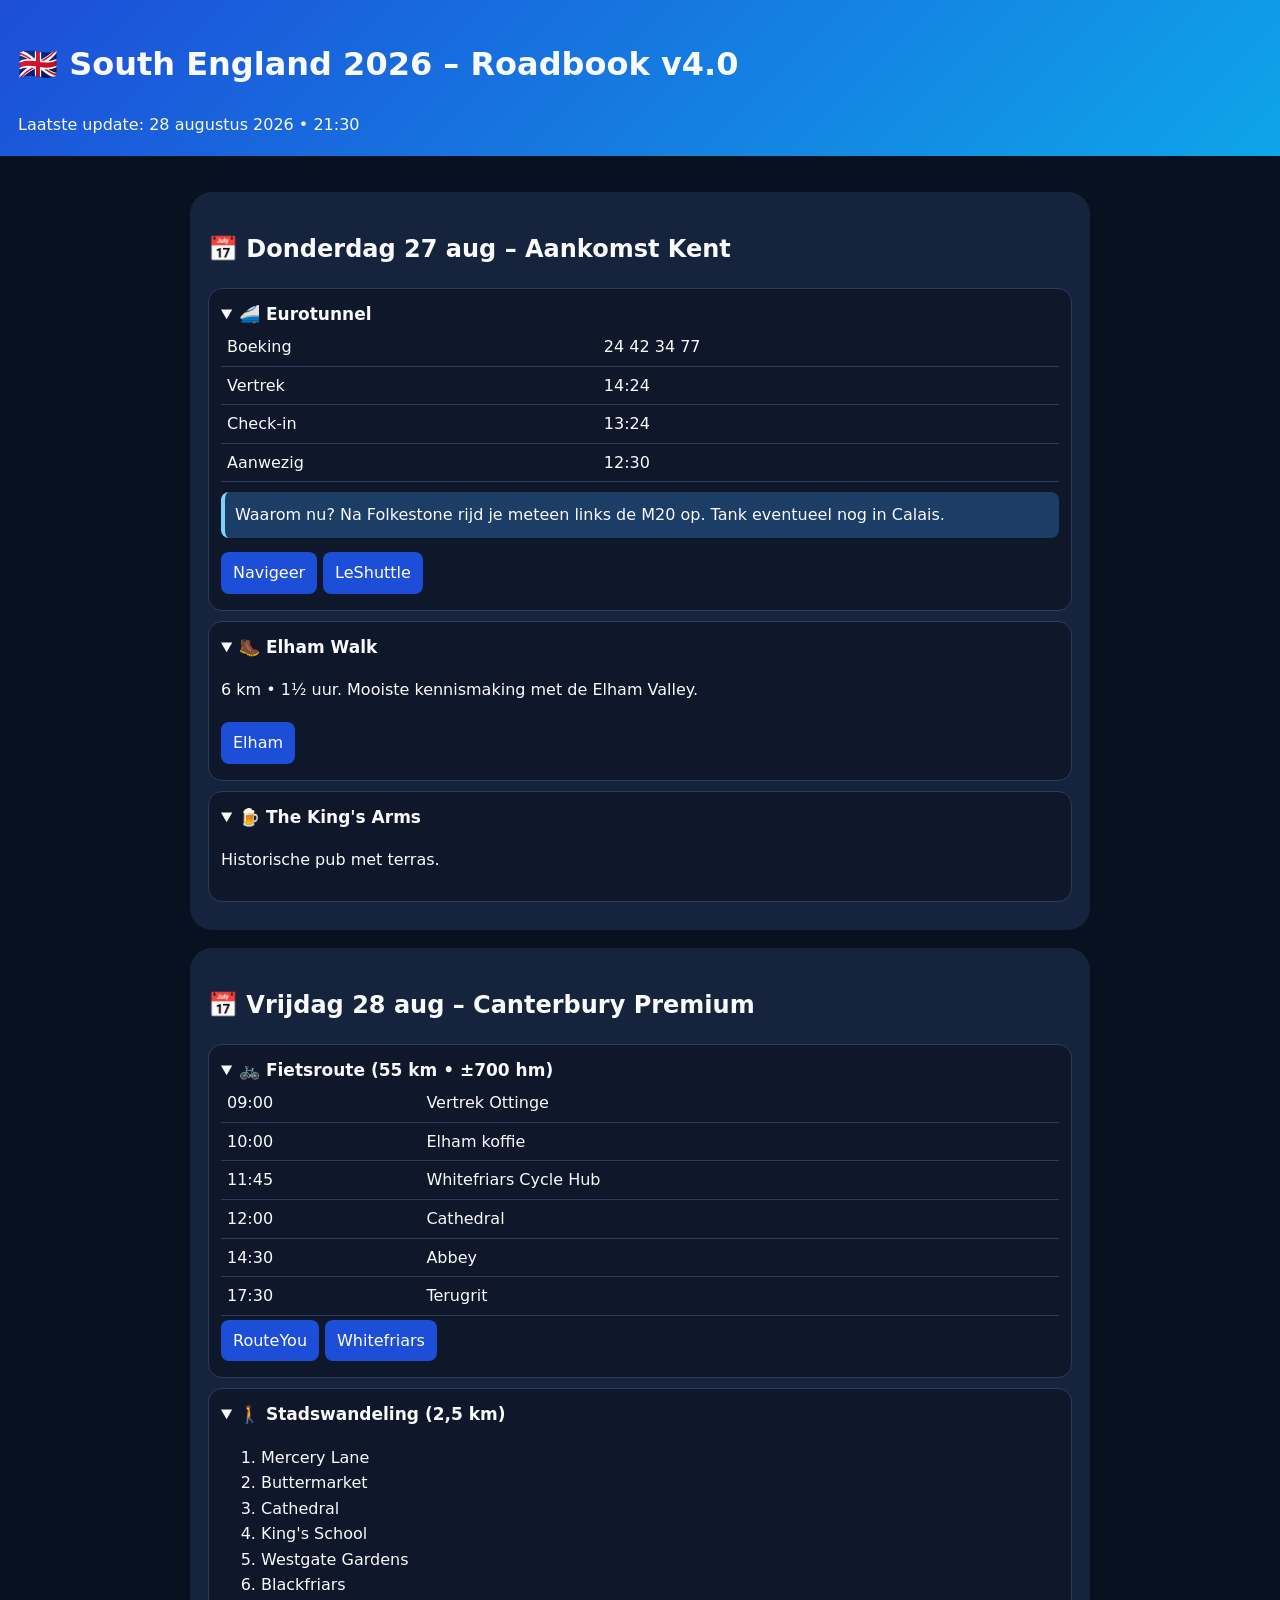
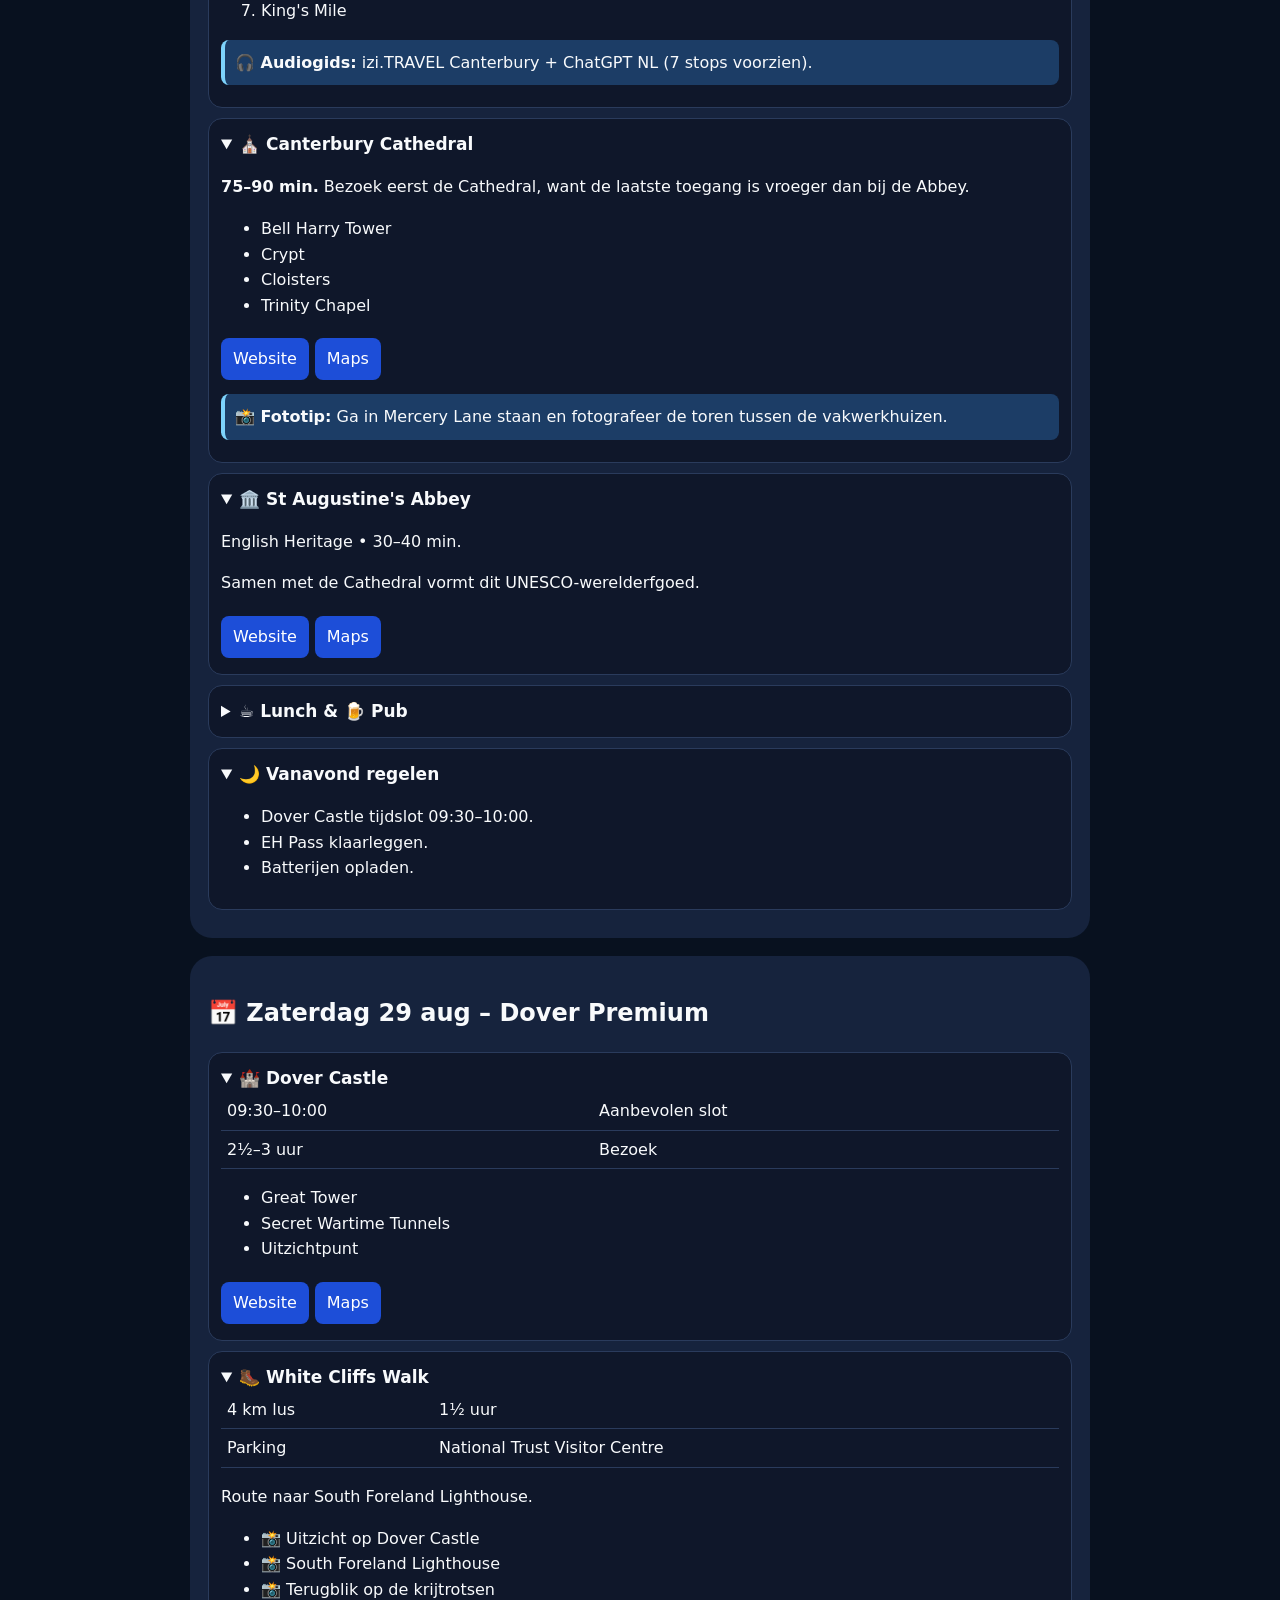
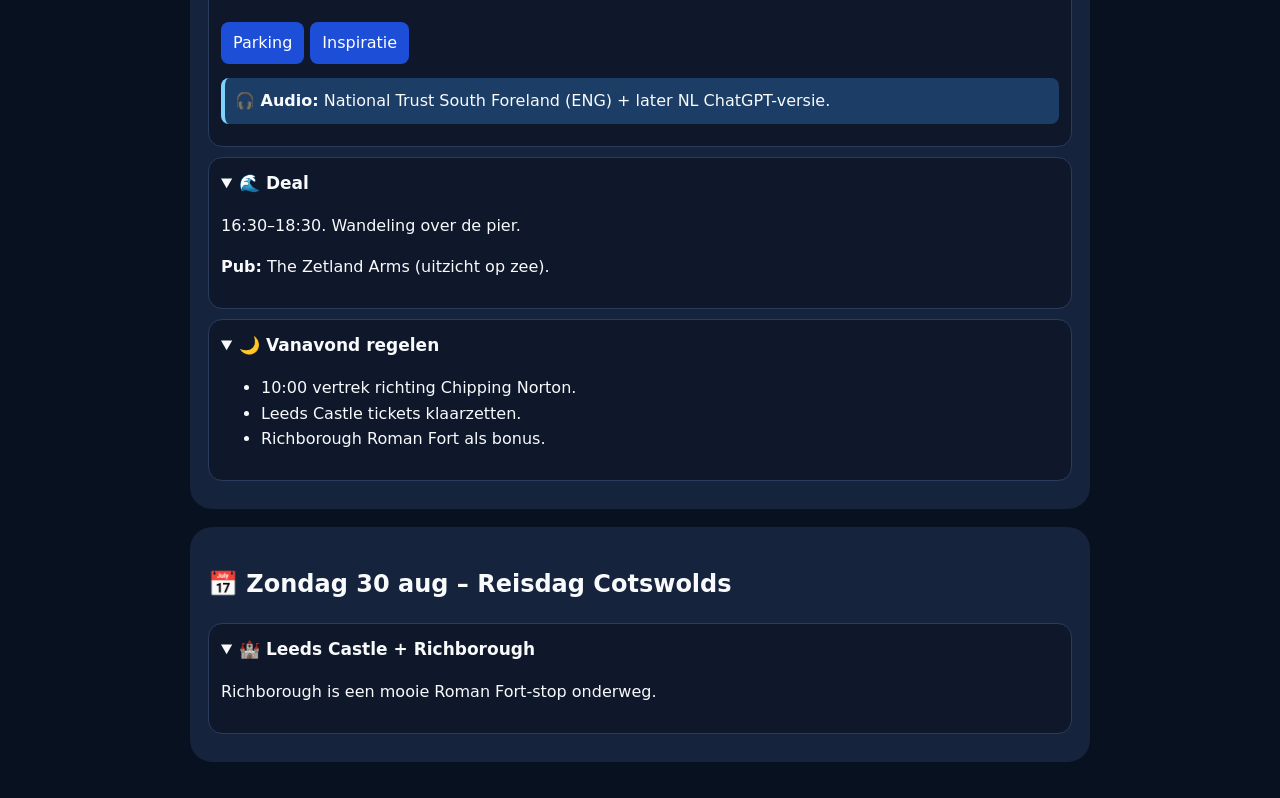
==== index.html @ 502ee594 "Add files via upload" ====
<!doctype html><html lang='nl'><head><meta charset='utf-8'><meta name='viewport' content='width=device-width,initial-scale=1'><title>South England 2026</title><link rel='stylesheet' href='assets/style.css'></head><body>
<header><h1>🇬🇧 South England 2026 – Roadbook v4.0</h1><div>Laatste update: 28 augustus 2026 • 21:30</div></header>
<main>
<section class='day'><h2>📅 Donderdag 27 aug – Aankomst Kent</h2>
<div class='item'><details open><summary>🚄 Eurotunnel</summary>
<table><tr><td>Boeking</td><td>24 42 34 77</td></tr><tr><td>Vertrek</td><td>14:24</td></tr><tr><td>Check-in</td><td>13:24</td></tr><tr><td>Aanwezig</td><td>12:30</td></tr></table>
<div class='callout'>Waarom nu? Na Folkestone rijd je meteen links de M20 op. Tank eventueel nog in Calais.</div>
<div class='links'><a href='https://maps.google.com/?q=LeShuttle+Coquelles'>Navigeer</a><a href='https://www.leshuttle.com/uk-en'>LeShuttle</a></div>
</details></div>
<div class='item'><details open><summary>🥾 Elham Walk</summary><p>6 km • 1½ uur. Mooiste kennismaking met de Elham Valley.</p><div class='links'><a href='https://maps.google.com/?q=Elham+Kent'>Elham</a></div></details></div>
<div class='item'><details open><summary>🍺 The King's Arms</summary><p>Historische pub met terras.</p></details></div></section>

<section class='day'><h2>📅 Vrijdag 28 aug – Canterbury Premium</h2>
<div class='item'><details open><summary>🚲 Fietsroute (55 km • ±700 hm)</summary>
<table><tr><td>09:00</td><td>Vertrek Ottinge</td></tr><tr><td>10:00</td><td>Elham koffie</td></tr><tr><td>11:45</td><td>Whitefriars Cycle Hub</td></tr><tr><td>12:00</td><td>Cathedral</td></tr><tr><td>14:30</td><td>Abbey</td></tr><tr><td>17:30</td><td>Terugrit</td></tr></table>
<div class='links'><a href='https://www.routeyou.com/'>RouteYou</a><a href='https://maps.google.com/?q=Whitefriars+Canterbury'>Whitefriars</a></div></details></div>

<div class='item'><details open><summary>🚶 Stadswandeling (2,5 km)</summary>
<ol><li>Mercery Lane</li><li>Buttermarket</li><li>Cathedral</li><li>King's School</li><li>Westgate Gardens</li><li>Blackfriars</li><li>King's Mile</li></ol>
<div class='callout'><b>🎧 Audiogids:</b> izi.TRAVEL Canterbury + ChatGPT NL (7 stops voorzien).</div></details></div>

<div class='item'><details open><summary>⛪ Canterbury Cathedral</summary>
<p><b>75–90 min.</b> Bezoek eerst de Cathedral, want de laatste toegang is vroeger dan bij de Abbey.</p>
<ul><li>Bell Harry Tower</li><li>Crypt</li><li>Cloisters</li><li>Trinity Chapel</li></ul>
<div class='links'><a href='https://www.canterbury-cathedral.org/'>Website</a><a href='https://maps.google.com/?q=Canterbury+Cathedral'>Maps</a></div>
<div class='callout'><b>📸 Fototip:</b> Ga in Mercery Lane staan en fotografeer de toren tussen de vakwerkhuizen.</div></details></div>

<div class='item'><details open><summary>🏛️ St Augustine's Abbey</summary>
<p>English Heritage • 30–40 min.</p><p>Samen met de Cathedral vormt dit UNESCO-werelderfgoed.</p>
<div class='links'><a href='https://www.english-heritage.org.uk/visit/places/st-augustines-abbey/'>Website</a><a href='https://maps.google.com/?q=St+Augustine%27s+Abbey+Canterbury'>Maps</a></div></details></div>

<div class='item'><details><summary>☕ Lunch & 🍺 Pub</summary><table><tr><td>Lunch</td><td>The Parrot</td></tr><tr><td>Afsluiter</td><td>The Dolphin (King's Mile)</td></tr></table></details></div>

<div class='item'><details open><summary>🌙 Vanavond regelen</summary><ul><li>Dover Castle tijdslot 09:30–10:00.</li><li>EH Pass klaarleggen.</li><li>Batterijen opladen.</li></ul></details></div>
</section>

<section class='day'><h2>📅 Zaterdag 29 aug – Dover Premium</h2>
<div class='item'><details open><summary>🏰 Dover Castle</summary>
<table><tr><td>09:30–10:00</td><td>Aanbevolen slot</td></tr><tr><td>2½–3 uur</td><td>Bezoek</td></tr></table>
<ul><li>Great Tower</li><li>Secret Wartime Tunnels</li><li>Uitzichtpunt</li></ul>
<div class='links'><a href='https://www.english-heritage.org.uk/visit/places/dover-castle/'>Website</a><a href='https://maps.google.com/?q=Dover+Castle'>Maps</a></div></details></div>

<div class='item'><details open><summary>🥾 White Cliffs Walk</summary>
<table><tr><td>4 km lus</td><td>1½ uur</td></tr><tr><td>Parking</td><td>National Trust Visitor Centre</td></tr></table>
<p>Route naar South Foreland Lighthouse.</p>
<ul><li>📸 Uitzicht op Dover Castle</li><li>📸 South Foreland Lighthouse</li><li>📸 Terugblik op de krijtrotsen</li></ul>
<div class='links'><a href='https://maps.google.com/?q=White+Cliffs+of+Dover+Visitor+Centre'>Parking</a><a href='https://kleinewereldreiziger.nl/the-white-cliffs-of-dover-met-kinderen/?srsltid=AfmBOorahwFRkn4OUAtt2en3GzSe3QxsZgtXQUNoHNXsw-k-mbfg99ui'>Inspiratie</a></div>
<div class='callout'><b>🎧 Audio:</b> National Trust South Foreland (ENG) + later NL ChatGPT-versie.</div></details></div>

<div class='item'><details open><summary>🌊 Deal</summary><p>16:30–18:30. Wandeling over de pier.</p><p><b>Pub:</b> The Zetland Arms (uitzicht op zee).</p></details></div>

<div class='item'><details open><summary>🌙 Vanavond regelen</summary><ul><li>10:00 vertrek richting Chipping Norton.</li><li>Leeds Castle tickets klaarzetten.</li><li>Richborough Roman Fort als bonus.</li></ul></details></div>
</section>

<section class='day'><h2>📅 Zondag 30 aug – Reisdag Cotswolds</h2>
<div class='item'><details open><summary>🏰 Leeds Castle + Richborough</summary><p>Richborough is een mooie Roman Fort-stop onderweg.</p></details></div></section>
</main></body></html>
---- assets/style.css ----
body{margin:0;font-family:system-ui;background:#08111f;color:#f8fafc;line-height:1.6}
header{position:sticky;top:0;background:linear-gradient(135deg,#1d4ed8,#0ea5e9);padding:18px;z-index:10}
main{max-width:900px;margin:auto;padding:18px}
.day{background:#16233d;border-radius:22px;padding:18px;margin:18px 0}
.item{background:#0f172a;border:1px solid #2a3b5c;border-radius:14px;padding:12px;margin:10px 0}
summary{cursor:pointer;font-weight:700;font-size:17px}
table{width:100%;border-collapse:collapse}td{padding:6px;border-bottom:1px solid #2a3b5c}
a{color:#8fd3ff;text-decoration:none}.links a{display:inline-block;background:#1d4ed8;padding:8px 12px;border-radius:8px;margin:4px 6px 4px 0;color:white}
.callout{background:#1c3d66;border-left:4px solid #7dd3fc;padding:10px;border-radius:8px;margin:10px 0}
img.hero{width:100%;border-radius:14px}
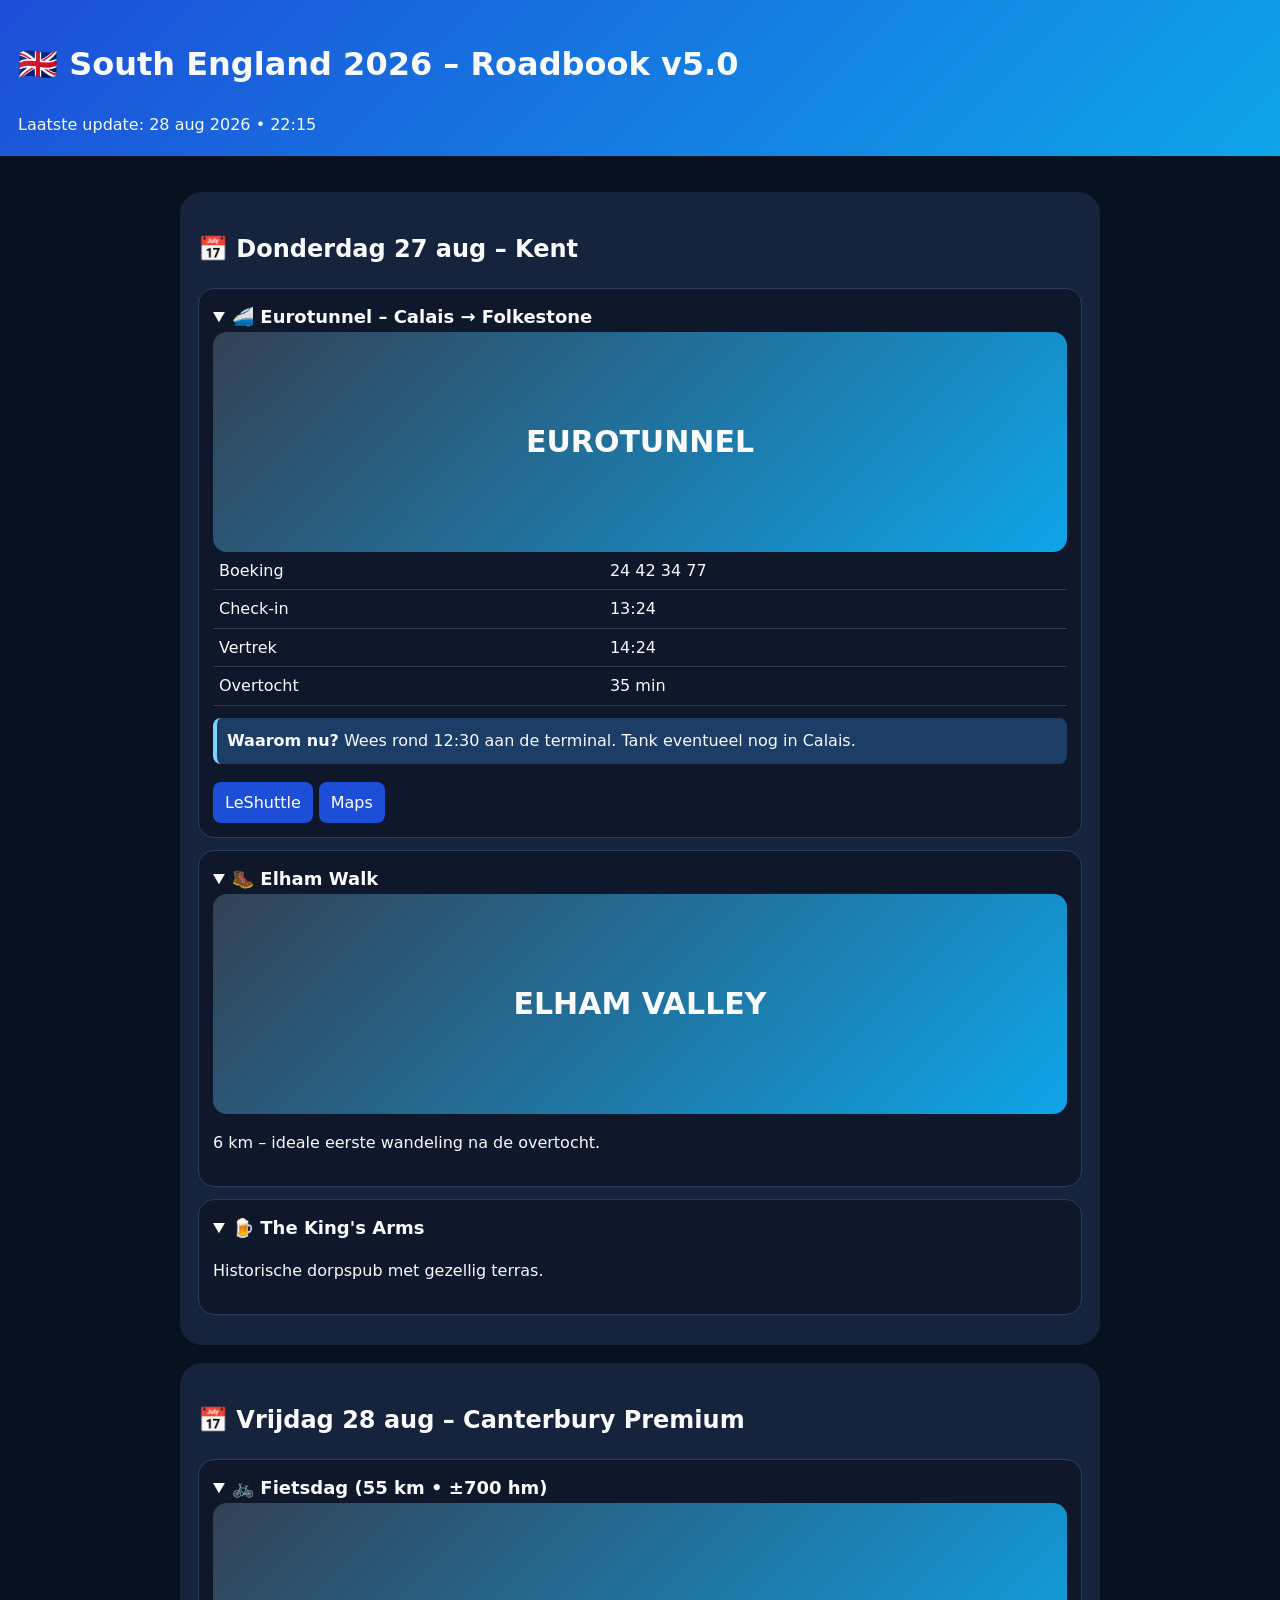
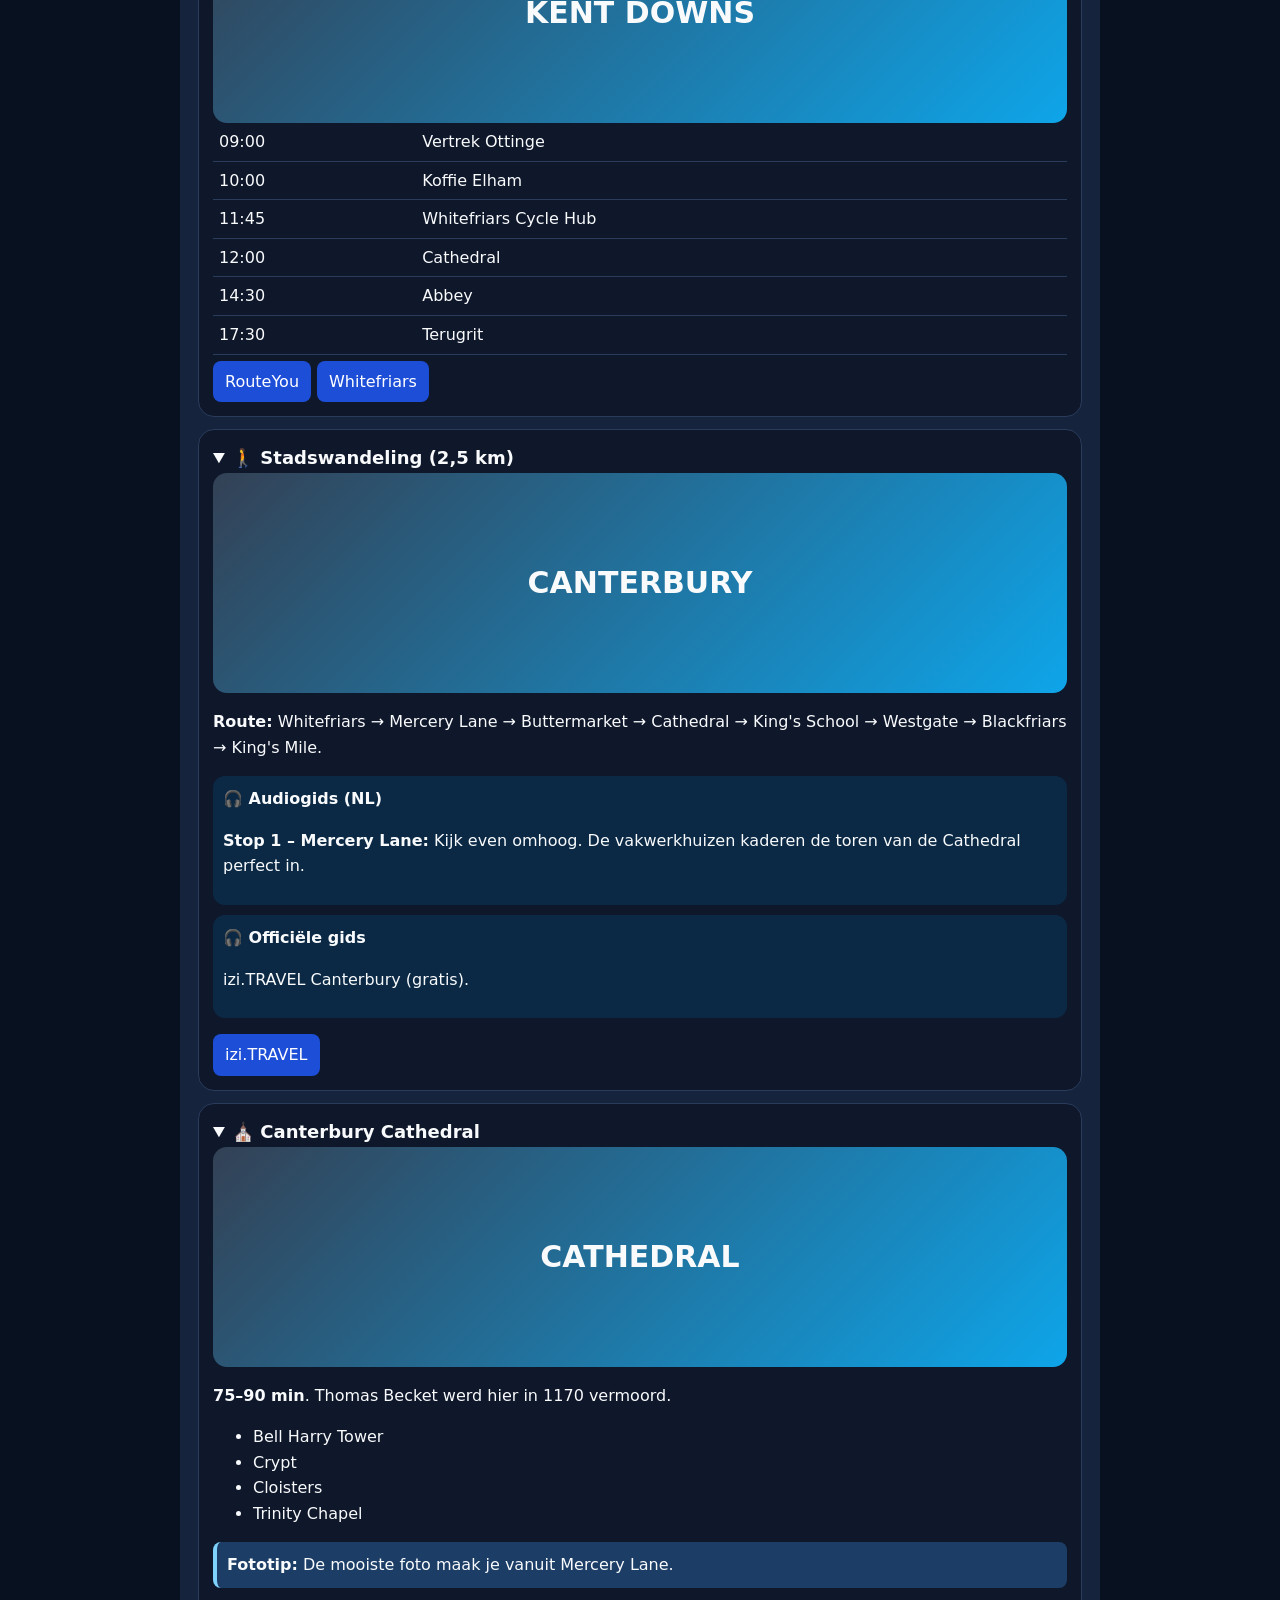
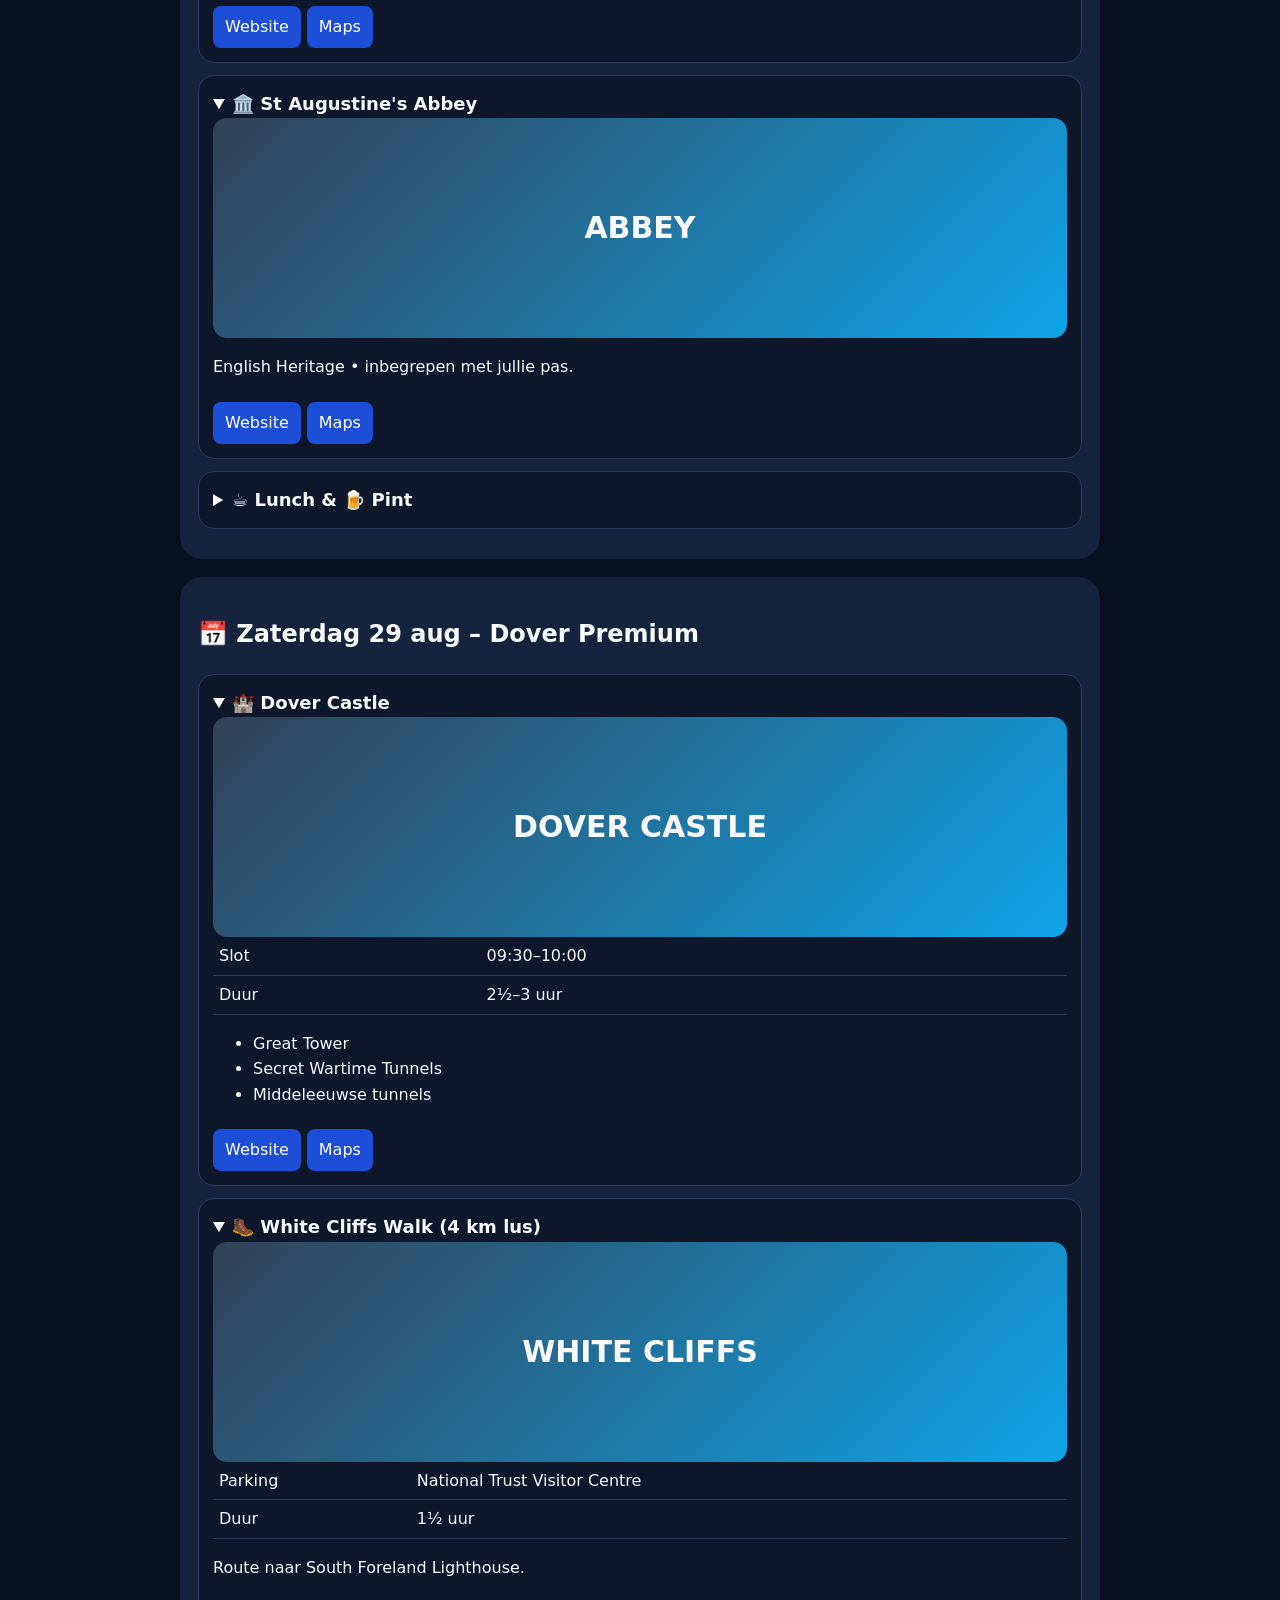
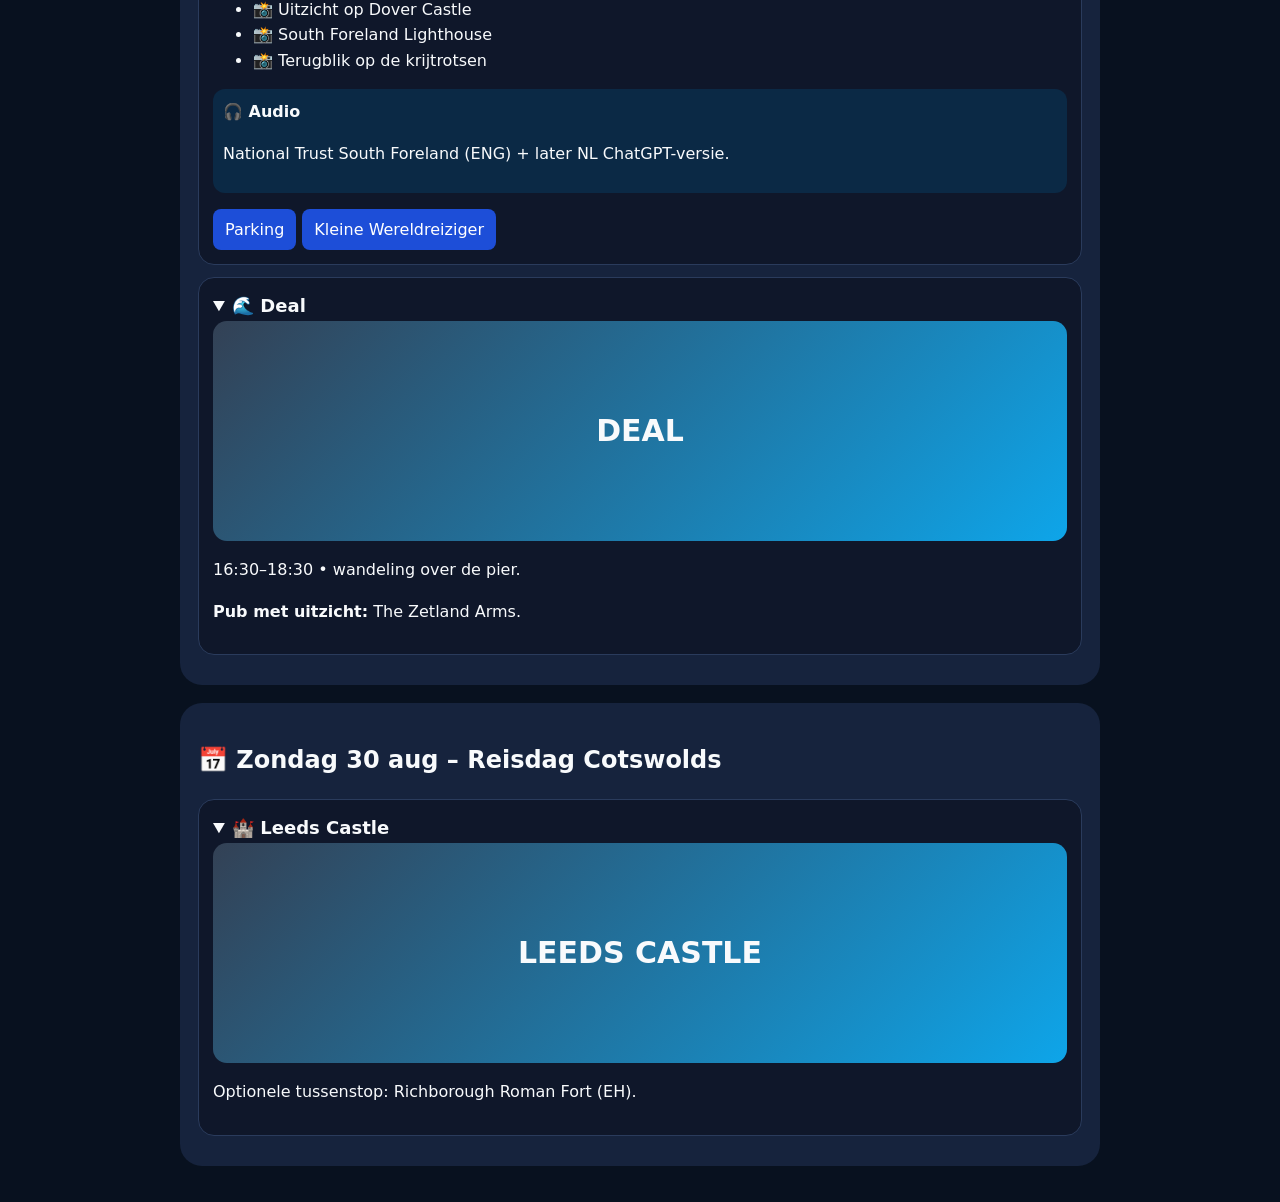
==== commit 0267f5fd: "Add files via upload" ====
--- a/index.html
+++ b/index.html
@@ -1,57 +1,78 @@
 <!doctype html><html lang='nl'><head><meta charset='utf-8'><meta name='viewport' content='width=device-width,initial-scale=1'><title>South England 2026</title><link rel='stylesheet' href='assets/style.css'></head><body>
-<header><h1>🇬🇧 South England 2026 – Roadbook v4.0</h1><div>Laatste update: 28 augustus 2026 • 21:30</div></header>
+<header><h1>🇬🇧 South England 2026 – Roadbook v5.0</h1><div>Laatste update: 28 aug 2026 • 22:15</div></header>
 <main>
-<section class='day'><h2>📅 Donderdag 27 aug – Aankomst Kent</h2>
-<div class='item'><details open><summary>🚄 Eurotunnel</summary>
-<table><tr><td>Boeking</td><td>24 42 34 77</td></tr><tr><td>Vertrek</td><td>14:24</td></tr><tr><td>Check-in</td><td>13:24</td></tr><tr><td>Aanwezig</td><td>12:30</td></tr></table>
-<div class='callout'>Waarom nu? Na Folkestone rijd je meteen links de M20 op. Tank eventueel nog in Calais.</div>
-<div class='links'><a href='https://maps.google.com/?q=LeShuttle+Coquelles'>Navigeer</a><a href='https://www.leshuttle.com/uk-en'>LeShuttle</a></div>
+
+<section class='day'><h2>📅 Donderdag 27 aug – Kent</h2>
+<div class='item'><details open><summary>🚄 Eurotunnel – Calais → Folkestone</summary>
+<div class='hero'>EUROTUNNEL</div>
+<table><tr><td>Boeking</td><td>24 42 34 77</td></tr><tr><td>Check-in</td><td>13:24</td></tr><tr><td>Vertrek</td><td>14:24</td></tr><tr><td>Overtocht</td><td>35 min</td></tr></table>
+<div class='tip'><b>Waarom nu?</b> Wees rond 12:30 aan de terminal. Tank eventueel nog in Calais.</div>
+<div class='links'><a href='https://www.leshuttle.com/uk-en'>LeShuttle</a><a href='https://maps.google.com/?q=LeShuttle+Coquelles'>Maps</a></div>
 </details></div>
-<div class='item'><details open><summary>🥾 Elham Walk</summary><p>6 km • 1½ uur. Mooiste kennismaking met de Elham Valley.</p><div class='links'><a href='https://maps.google.com/?q=Elham+Kent'>Elham</a></div></details></div>
-<div class='item'><details open><summary>🍺 The King's Arms</summary><p>Historische pub met terras.</p></details></div></section>
+<div class='item'><details open><summary>🥾 Elham Walk</summary><div class='hero'>ELHAM VALLEY</div><p>6 km – ideale eerste wandeling na de overtocht.</p></details></div>
+<div class='item'><details open><summary>🍺 The King's Arms</summary><p>Historische dorpspub met gezellig terras.</p></details></div>
+</section>
 
 <section class='day'><h2>📅 Vrijdag 28 aug – Canterbury Premium</h2>
-<div class='item'><details open><summary>🚲 Fietsroute (55 km • ±700 hm)</summary>
-<table><tr><td>09:00</td><td>Vertrek Ottinge</td></tr><tr><td>10:00</td><td>Elham koffie</td></tr><tr><td>11:45</td><td>Whitefriars Cycle Hub</td></tr><tr><td>12:00</td><td>Cathedral</td></tr><tr><td>14:30</td><td>Abbey</td></tr><tr><td>17:30</td><td>Terugrit</td></tr></table>
-<div class='links'><a href='https://www.routeyou.com/'>RouteYou</a><a href='https://maps.google.com/?q=Whitefriars+Canterbury'>Whitefriars</a></div></details></div>
+
+<div class='item'><details open><summary>🚲 Fietsdag (55 km • ±700 hm)</summary>
+<div class='hero'>KENT DOWNS</div>
+<table><tr><td>09:00</td><td>Vertrek Ottinge</td></tr><tr><td>10:00</td><td>Koffie Elham</td></tr><tr><td>11:45</td><td>Whitefriars Cycle Hub</td></tr><tr><td>12:00</td><td>Cathedral</td></tr><tr><td>14:30</td><td>Abbey</td></tr><tr><td>17:30</td><td>Terugrit</td></tr></table>
+<div class='links'><a href='https://www.routeyou.com/'>RouteYou</a><a href='https://maps.google.com/?q=Whitefriars+Canterbury'>Whitefriars</a></div>
+</details></div>
 
 <div class='item'><details open><summary>🚶 Stadswandeling (2,5 km)</summary>
-<ol><li>Mercery Lane</li><li>Buttermarket</li><li>Cathedral</li><li>King's School</li><li>Westgate Gardens</li><li>Blackfriars</li><li>King's Mile</li></ol>
-<div class='callout'><b>🎧 Audiogids:</b> izi.TRAVEL Canterbury + ChatGPT NL (7 stops voorzien).</div></details></div>
+<div class='hero'>CANTERBURY</div>
+<p><b>Route:</b> Whitefriars → Mercery Lane → Buttermarket → Cathedral → King's School → Westgate → Blackfriars → King's Mile.</p>
+<div class='audio'><b>🎧 Audiogids (NL)</b><p><b>Stop 1 – Mercery Lane:</b> Kijk even omhoog. De vakwerkhuizen kaderen de toren van de Cathedral perfect in.</p></div>
+<div class='audio'><b>🎧 Officiële gids</b><p>izi.TRAVEL Canterbury (gratis).</p></div>
+<div class='links'><a href='https://izi.travel/'>izi.TRAVEL</a></div>
+</details></div>
 
 <div class='item'><details open><summary>⛪ Canterbury Cathedral</summary>
-<p><b>75–90 min.</b> Bezoek eerst de Cathedral, want de laatste toegang is vroeger dan bij de Abbey.</p>
+<div class='hero'>CATHEDRAL</div>
+<p><b>75–90 min</b>. Thomas Becket werd hier in 1170 vermoord.</p>
 <ul><li>Bell Harry Tower</li><li>Crypt</li><li>Cloisters</li><li>Trinity Chapel</li></ul>
+<div class='tip'><b>Fototip:</b> De mooiste foto maak je vanuit Mercery Lane.</div>
 <div class='links'><a href='https://www.canterbury-cathedral.org/'>Website</a><a href='https://maps.google.com/?q=Canterbury+Cathedral'>Maps</a></div>
-<div class='callout'><b>📸 Fototip:</b> Ga in Mercery Lane staan en fotografeer de toren tussen de vakwerkhuizen.</div></details></div>
+</details></div>
 
 <div class='item'><details open><summary>🏛️ St Augustine's Abbey</summary>
-<p>English Heritage • 30–40 min.</p><p>Samen met de Cathedral vormt dit UNESCO-werelderfgoed.</p>
-<div class='links'><a href='https://www.english-heritage.org.uk/visit/places/st-augustines-abbey/'>Website</a><a href='https://maps.google.com/?q=St+Augustine%27s+Abbey+Canterbury'>Maps</a></div></details></div>
+<div class='hero'>ABBEY</div>
+<p>English Heritage • inbegrepen met jullie pas.</p>
+<div class='links'><a href='https://www.english-heritage.org.uk/visit/places/st-augustines-abbey/'>Website</a><a href='https://maps.google.com/?q=St+Augustine%27s+Abbey+Canterbury'>Maps</a></div>
+</details></div>
 
-<div class='item'><details><summary>☕ Lunch & 🍺 Pub</summary><table><tr><td>Lunch</td><td>The Parrot</td></tr><tr><td>Afsluiter</td><td>The Dolphin (King's Mile)</td></tr></table></details></div>
-
-<div class='item'><details open><summary>🌙 Vanavond regelen</summary><ul><li>Dover Castle tijdslot 09:30–10:00.</li><li>EH Pass klaarleggen.</li><li>Batterijen opladen.</li></ul></details></div>
+<div class='item'><details><summary>☕ Lunch & 🍺 Pint</summary>
+<table><tr><td>Lunch</td><td>The Parrot</td></tr><tr><td>Pub</td><td>The Dolphin</td></tr></table></details></div>
 </section>
 
 <section class='day'><h2>📅 Zaterdag 29 aug – Dover Premium</h2>
+
 <div class='item'><details open><summary>🏰 Dover Castle</summary>
-<table><tr><td>09:30–10:00</td><td>Aanbevolen slot</td></tr><tr><td>2½–3 uur</td><td>Bezoek</td></tr></table>
-<ul><li>Great Tower</li><li>Secret Wartime Tunnels</li><li>Uitzichtpunt</li></ul>
-<div class='links'><a href='https://www.english-heritage.org.uk/visit/places/dover-castle/'>Website</a><a href='https://maps.google.com/?q=Dover+Castle'>Maps</a></div></details></div>
+<div class='hero'>DOVER CASTLE</div>
+<table><tr><td>Slot</td><td>09:30–10:00</td></tr><tr><td>Duur</td><td>2½–3 uur</td></tr></table>
+<ul><li>Great Tower</li><li>Secret Wartime Tunnels</li><li>Middeleeuwse tunnels</li></ul>
+<div class='links'><a href='https://www.english-heritage.org.uk/visit/places/dover-castle/'>Website</a><a href='https://maps.google.com/?q=Dover+Castle'>Maps</a></div>
+</details></div>
 
-<div class='item'><details open><summary>🥾 White Cliffs Walk</summary>
-<table><tr><td>4 km lus</td><td>1½ uur</td></tr><tr><td>Parking</td><td>National Trust Visitor Centre</td></tr></table>
+<div class='item'><details open><summary>🥾 White Cliffs Walk (4 km lus)</summary>
+<div class='hero'>WHITE CLIFFS</div>
+<table><tr><td>Parking</td><td>National Trust Visitor Centre</td></tr><tr><td>Duur</td><td>1½ uur</td></tr></table>
 <p>Route naar South Foreland Lighthouse.</p>
 <ul><li>📸 Uitzicht op Dover Castle</li><li>📸 South Foreland Lighthouse</li><li>📸 Terugblik op de krijtrotsen</li></ul>
-<div class='links'><a href='https://maps.google.com/?q=White+Cliffs+of+Dover+Visitor+Centre'>Parking</a><a href='https://kleinewereldreiziger.nl/the-white-cliffs-of-dover-met-kinderen/?srsltid=AfmBOorahwFRkn4OUAtt2en3GzSe3QxsZgtXQUNoHNXsw-k-mbfg99ui'>Inspiratie</a></div>
-<div class='callout'><b>🎧 Audio:</b> National Trust South Foreland (ENG) + later NL ChatGPT-versie.</div></details></div>
+<div class='audio'><b>🎧 Audio</b><p>National Trust South Foreland (ENG) + later NL ChatGPT-versie.</p></div>
+<div class='links'><a href='https://maps.google.com/?q=White+Cliffs+of+Dover+Visitor+Centre'>Parking</a><a href='https://kleinewereldreiziger.nl/the-white-cliffs-of-dover-met-kinderen/'>Kleine Wereldreiziger</a></div>
+</details></div>
 
-<div class='item'><details open><summary>🌊 Deal</summary><p>16:30–18:30. Wandeling over de pier.</p><p><b>Pub:</b> The Zetland Arms (uitzicht op zee).</p></details></div>
-
-<div class='item'><details open><summary>🌙 Vanavond regelen</summary><ul><li>10:00 vertrek richting Chipping Norton.</li><li>Leeds Castle tickets klaarzetten.</li><li>Richborough Roman Fort als bonus.</li></ul></details></div>
+<div class='item'><details open><summary>🌊 Deal</summary>
+<div class='hero'>DEAL</div>
+<p>16:30–18:30 • wandeling over de pier.</p>
+<p><b>Pub met uitzicht:</b> The Zetland Arms.</p></details></div>
 </section>
 
 <section class='day'><h2>📅 Zondag 30 aug – Reisdag Cotswolds</h2>
-<div class='item'><details open><summary>🏰 Leeds Castle + Richborough</summary><p>Richborough is een mooie Roman Fort-stop onderweg.</p></details></div></section>
-</main></body></html>+<div class='item'><details open><summary>🏰 Leeds Castle</summary><div class='hero'>LEEDS CASTLE</div><p>Optionele tussenstop: Richborough Roman Fort (EH).</p></details></div>
+</section>
+
+</main></body></html>
--- a/assets/style.css
+++ b/assets/style.css
@@ -1,11 +1,12 @@
 
 body{margin:0;font-family:system-ui;background:#08111f;color:#f8fafc;line-height:1.6}
 header{position:sticky;top:0;background:linear-gradient(135deg,#1d4ed8,#0ea5e9);padding:18px;z-index:10}
-main{max-width:900px;margin:auto;padding:18px}
+main{max-width:920px;margin:auto;padding:18px}
 .day{background:#16233d;border-radius:22px;padding:18px;margin:18px 0}
-.item{background:#0f172a;border:1px solid #2a3b5c;border-radius:14px;padding:12px;margin:10px 0}
-summary{cursor:pointer;font-weight:700;font-size:17px}
+.item{background:#0f172a;border:1px solid #2a3b5c;border-radius:16px;padding:14px;margin:12px 0}
+summary{cursor:pointer;font-weight:700;font-size:18px}
+.hero{width:100%;height:220px;border-radius:14px;background:linear-gradient(135deg,#334155,#0ea5e9);display:flex;align-items:center;justify-content:center;font-size:30px;font-weight:700}
+.links a{display:inline-block;background:#1d4ed8;color:white;text-decoration:none;padding:8px 12px;border-radius:8px;margin:6px 6px 0 0}
 table{width:100%;border-collapse:collapse}td{padding:6px;border-bottom:1px solid #2a3b5c}
-a{color:#8fd3ff;text-decoration:none}.links a{display:inline-block;background:#1d4ed8;padding:8px 12px;border-radius:8px;margin:4px 6px 4px 0;color:white}
-.callout{background:#1c3d66;border-left:4px solid #7dd3fc;padding:10px;border-radius:8px;margin:10px 0}
-img.hero{width:100%;border-radius:14px}
+.tip{background:#1c3d66;border-left:4px solid #7dd3fc;padding:10px;border-radius:8px;margin:12px 0}
+.audio{background:#0b2945;border-radius:12px;padding:10px;margin:10px 0}
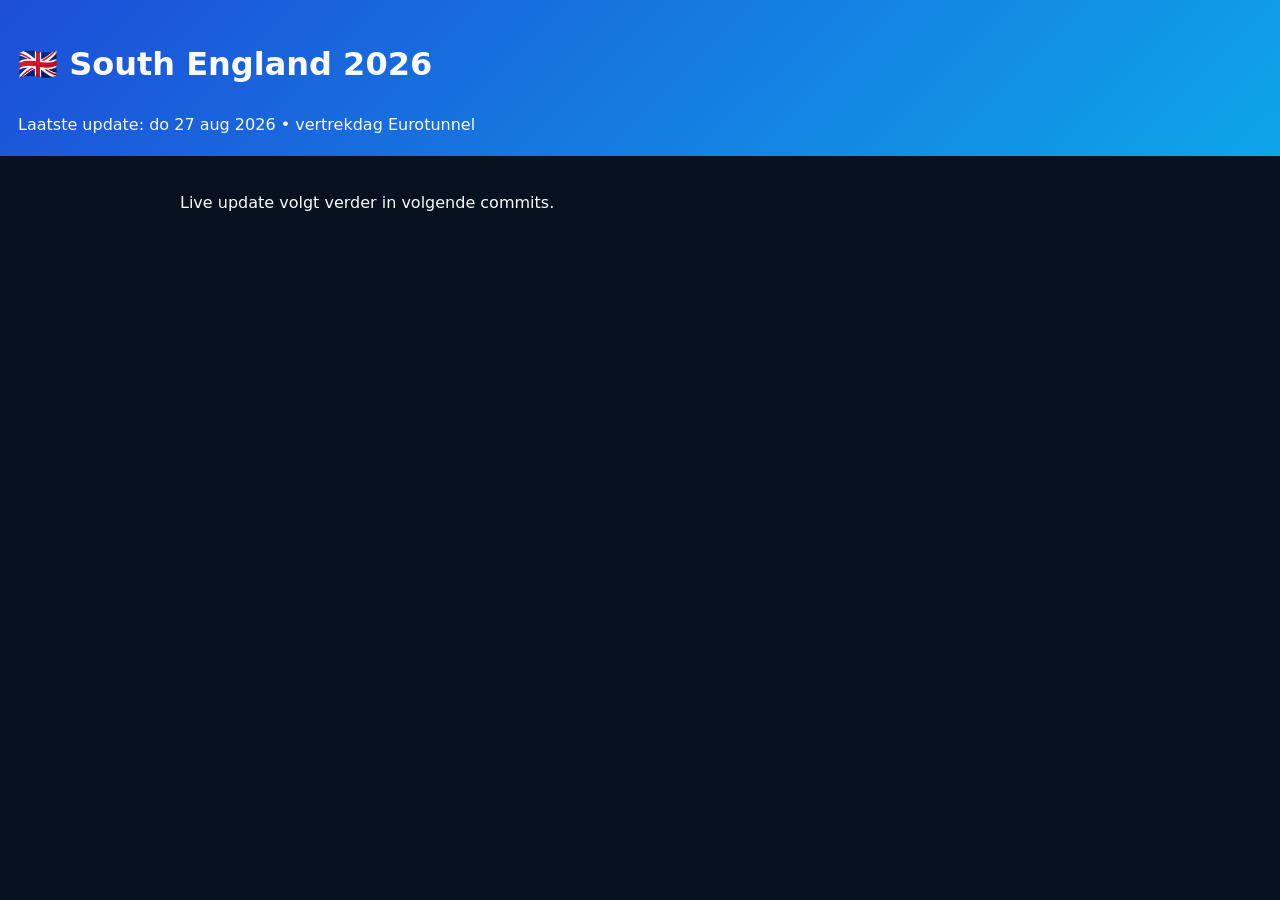
==== commit c11a861e: "Live update – vertrekdag Eurotunnel" ====
--- a/index.html
+++ b/index.html
@@ -1,78 +1,5 @@
 <!doctype html><html lang='nl'><head><meta charset='utf-8'><meta name='viewport' content='width=device-width,initial-scale=1'><title>South England 2026</title><link rel='stylesheet' href='assets/style.css'></head><body>
-<header><h1>🇬🇧 South England 2026 – Roadbook v5.0</h1><div>Laatste update: 28 aug 2026 • 22:15</div></header>
+<header><h1>🇬🇧 South England 2026</h1><div>Laatste update: do 27 aug 2026 • vertrekdag Eurotunnel</div></header>
 <main>
-
-<section class='day'><h2>📅 Donderdag 27 aug – Kent</h2>
-<div class='item'><details open><summary>🚄 Eurotunnel – Calais → Folkestone</summary>
-<div class='hero'>EUROTUNNEL</div>
-<table><tr><td>Boeking</td><td>24 42 34 77</td></tr><tr><td>Check-in</td><td>13:24</td></tr><tr><td>Vertrek</td><td>14:24</td></tr><tr><td>Overtocht</td><td>35 min</td></tr></table>
-<div class='tip'><b>Waarom nu?</b> Wees rond 12:30 aan de terminal. Tank eventueel nog in Calais.</div>
-<div class='links'><a href='https://www.leshuttle.com/uk-en'>LeShuttle</a><a href='https://maps.google.com/?q=LeShuttle+Coquelles'>Maps</a></div>
-</details></div>
-<div class='item'><details open><summary>🥾 Elham Walk</summary><div class='hero'>ELHAM VALLEY</div><p>6 km – ideale eerste wandeling na de overtocht.</p></details></div>
-<div class='item'><details open><summary>🍺 The King's Arms</summary><p>Historische dorpspub met gezellig terras.</p></details></div>
-</section>
-
-<section class='day'><h2>📅 Vrijdag 28 aug – Canterbury Premium</h2>
-
-<div class='item'><details open><summary>🚲 Fietsdag (55 km • ±700 hm)</summary>
-<div class='hero'>KENT DOWNS</div>
-<table><tr><td>09:00</td><td>Vertrek Ottinge</td></tr><tr><td>10:00</td><td>Koffie Elham</td></tr><tr><td>11:45</td><td>Whitefriars Cycle Hub</td></tr><tr><td>12:00</td><td>Cathedral</td></tr><tr><td>14:30</td><td>Abbey</td></tr><tr><td>17:30</td><td>Terugrit</td></tr></table>
-<div class='links'><a href='https://www.routeyou.com/'>RouteYou</a><a href='https://maps.google.com/?q=Whitefriars+Canterbury'>Whitefriars</a></div>
-</details></div>
-
-<div class='item'><details open><summary>🚶 Stadswandeling (2,5 km)</summary>
-<div class='hero'>CANTERBURY</div>
-<p><b>Route:</b> Whitefriars → Mercery Lane → Buttermarket → Cathedral → King's School → Westgate → Blackfriars → King's Mile.</p>
-<div class='audio'><b>🎧 Audiogids (NL)</b><p><b>Stop 1 – Mercery Lane:</b> Kijk even omhoog. De vakwerkhuizen kaderen de toren van de Cathedral perfect in.</p></div>
-<div class='audio'><b>🎧 Officiële gids</b><p>izi.TRAVEL Canterbury (gratis).</p></div>
-<div class='links'><a href='https://izi.travel/'>izi.TRAVEL</a></div>
-</details></div>
-
-<div class='item'><details open><summary>⛪ Canterbury Cathedral</summary>
-<div class='hero'>CATHEDRAL</div>
-<p><b>75–90 min</b>. Thomas Becket werd hier in 1170 vermoord.</p>
-<ul><li>Bell Harry Tower</li><li>Crypt</li><li>Cloisters</li><li>Trinity Chapel</li></ul>
-<div class='tip'><b>Fototip:</b> De mooiste foto maak je vanuit Mercery Lane.</div>
-<div class='links'><a href='https://www.canterbury-cathedral.org/'>Website</a><a href='https://maps.google.com/?q=Canterbury+Cathedral'>Maps</a></div>
-</details></div>
-
-<div class='item'><details open><summary>🏛️ St Augustine's Abbey</summary>
-<div class='hero'>ABBEY</div>
-<p>English Heritage • inbegrepen met jullie pas.</p>
-<div class='links'><a href='https://www.english-heritage.org.uk/visit/places/st-augustines-abbey/'>Website</a><a href='https://maps.google.com/?q=St+Augustine%27s+Abbey+Canterbury'>Maps</a></div>
-</details></div>
-
-<div class='item'><details><summary>☕ Lunch & 🍺 Pint</summary>
-<table><tr><td>Lunch</td><td>The Parrot</td></tr><tr><td>Pub</td><td>The Dolphin</td></tr></table></details></div>
-</section>
-
-<section class='day'><h2>📅 Zaterdag 29 aug – Dover Premium</h2>
-
-<div class='item'><details open><summary>🏰 Dover Castle</summary>
-<div class='hero'>DOVER CASTLE</div>
-<table><tr><td>Slot</td><td>09:30–10:00</td></tr><tr><td>Duur</td><td>2½–3 uur</td></tr></table>
-<ul><li>Great Tower</li><li>Secret Wartime Tunnels</li><li>Middeleeuwse tunnels</li></ul>
-<div class='links'><a href='https://www.english-heritage.org.uk/visit/places/dover-castle/'>Website</a><a href='https://maps.google.com/?q=Dover+Castle'>Maps</a></div>
-</details></div>
-
-<div class='item'><details open><summary>🥾 White Cliffs Walk (4 km lus)</summary>
-<div class='hero'>WHITE CLIFFS</div>
-<table><tr><td>Parking</td><td>National Trust Visitor Centre</td></tr><tr><td>Duur</td><td>1½ uur</td></tr></table>
-<p>Route naar South Foreland Lighthouse.</p>
-<ul><li>📸 Uitzicht op Dover Castle</li><li>📸 South Foreland Lighthouse</li><li>📸 Terugblik op de krijtrotsen</li></ul>
-<div class='audio'><b>🎧 Audio</b><p>National Trust South Foreland (ENG) + later NL ChatGPT-versie.</p></div>
-<div class='links'><a href='https://maps.google.com/?q=White+Cliffs+of+Dover+Visitor+Centre'>Parking</a><a href='https://kleinewereldreiziger.nl/the-white-cliffs-of-dover-met-kinderen/'>Kleine Wereldreiziger</a></div>
-</details></div>
-
-<div class='item'><details open><summary>🌊 Deal</summary>
-<div class='hero'>DEAL</div>
-<p>16:30–18:30 • wandeling over de pier.</p>
-<p><b>Pub met uitzicht:</b> The Zetland Arms.</p></details></div>
-</section>
-
-<section class='day'><h2>📅 Zondag 30 aug – Reisdag Cotswolds</h2>
-<div class='item'><details open><summary>🏰 Leeds Castle</summary><div class='hero'>LEEDS CASTLE</div><p>Optionele tussenstop: Richborough Roman Fort (EH).</p></details></div>
-</section>
-
-</main></body></html>
+<p>Live update volgt verder in volgende commits.</p>
+</main></body></html>
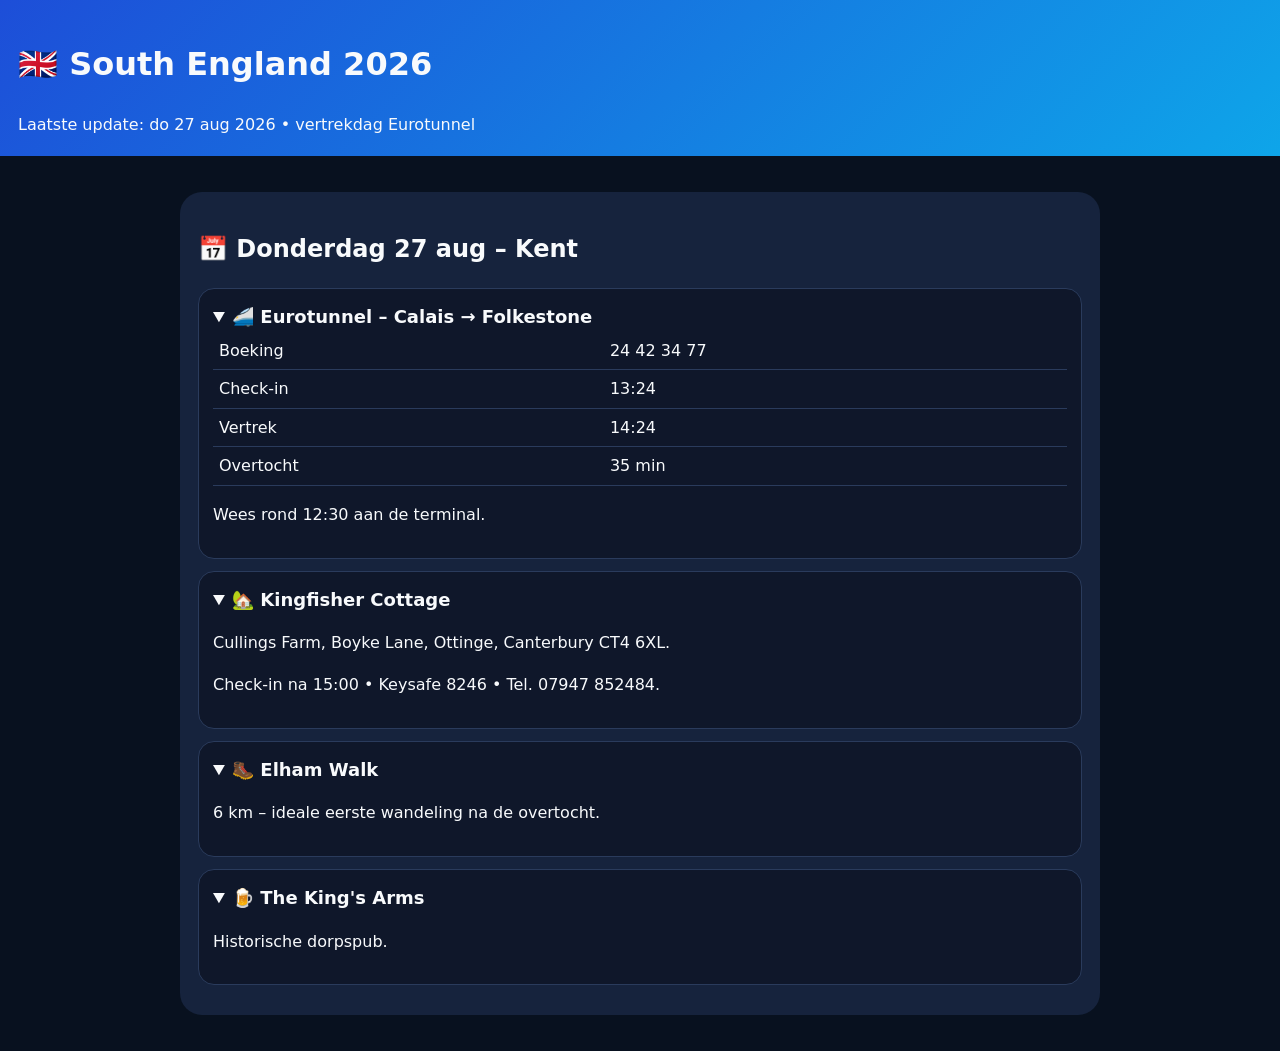
==== commit b4cfb887: "Herstel + live update vertrekdag" ====
--- a/index.html
+++ b/index.html
@@ -1,5 +1,2 @@
 <!doctype html><html lang='nl'><head><meta charset='utf-8'><meta name='viewport' content='width=device-width,initial-scale=1'><title>South England 2026</title><link rel='stylesheet' href='assets/style.css'></head><body>
-<header><h1>🇬🇧 South England 2026</h1><div>Laatste update: do 27 aug 2026 • vertrekdag Eurotunnel</div></header>
-<main>
-<p>Live update volgt verder in volgende commits.</p>
-</main></body></html>+<header><h1>🇬🇧 South England 2026</h1><div>Laatste update: do 27 aug 2026 • vertrekdag Eurotunnel</div></header><main><section class='day'><h2>📅 Donderdag 27 aug – Kent</h2><div class='item'><details open><summary>🚄 Eurotunnel – Calais → Folkestone</summary><table><tr><td>Boeking</td><td>24 42 34 77</td></tr><tr><td>Check-in</td><td>13:24</td></tr><tr><td>Vertrek</td><td>14:24</td></tr><tr><td>Overtocht</td><td>35 min</td></tr></table><p>Wees rond 12:30 aan de terminal.</p></details></div><div class='item'><details open><summary>🏡 Kingfisher Cottage</summary><p>Cullings Farm, Boyke Lane, Ottinge, Canterbury CT4 6XL.</p><p>Check-in na 15:00 • Keysafe 8246 • Tel. 07947 852484.</p></details></div><div class='item'><details open><summary>🥾 Elham Walk</summary><p>6 km – ideale eerste wandeling na de overtocht.</p></details></div><div class='item'><details open><summary>🍺 The King's Arms</summary><p>Historische dorpspub.</p></details></div></section></main></body></html>
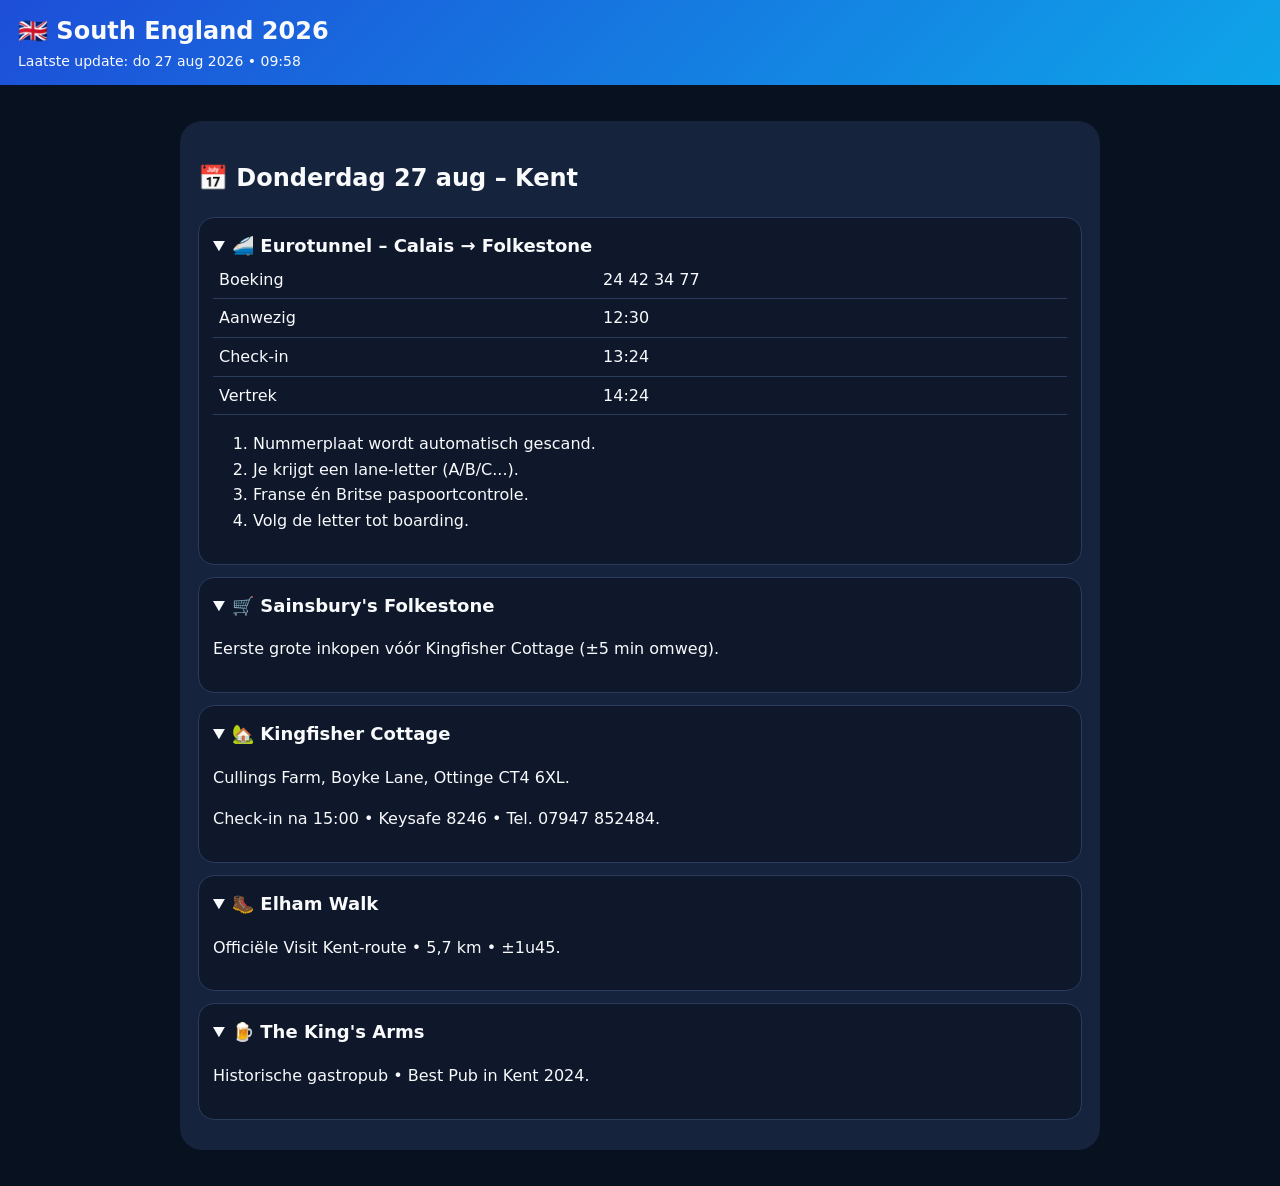
==== commit 0322f69a: "Dag 1 Premium – Eurotunnel, Folkestone & Kingfisher" ====
--- a/index.html
+++ b/index.html
@@ -1,2 +1 @@
-<!doctype html><html lang='nl'><head><meta charset='utf-8'><meta name='viewport' content='width=device-width,initial-scale=1'><title>South England 2026</title><link rel='stylesheet' href='assets/style.css'></head><body>
-<header><h1>🇬🇧 South England 2026</h1><div>Laatste update: do 27 aug 2026 • vertrekdag Eurotunnel</div></header><main><section class='day'><h2>📅 Donderdag 27 aug – Kent</h2><div class='item'><details open><summary>🚄 Eurotunnel – Calais → Folkestone</summary><table><tr><td>Boeking</td><td>24 42 34 77</td></tr><tr><td>Check-in</td><td>13:24</td></tr><tr><td>Vertrek</td><td>14:24</td></tr><tr><td>Overtocht</td><td>35 min</td></tr></table><p>Wees rond 12:30 aan de terminal.</p></details></div><div class='item'><details open><summary>🏡 Kingfisher Cottage</summary><p>Cullings Farm, Boyke Lane, Ottinge, Canterbury CT4 6XL.</p><p>Check-in na 15:00 • Keysafe 8246 • Tel. 07947 852484.</p></details></div><div class='item'><details open><summary>🥾 Elham Walk</summary><p>6 km – ideale eerste wandeling na de overtocht.</p></details></div><div class='item'><details open><summary>🍺 The King's Arms</summary><p>Historische dorpspub.</p></details></div></section></main></body></html>+<!doctype html><html lang='nl'><head><meta charset='utf-8'><meta name='viewport' content='width=device-width,initial-scale=1'><title>South England 2026</title><link rel='stylesheet' href='assets/style.css'></head><body><header style='padding:12px 18px'><h2 style='margin:0'>🇬🇧 South England 2026</h2><div style='font-size:14px'>Laatste update: do 27 aug 2026 • 09:58</div></header><main><section class='day'><h2>📅 Donderdag 27 aug – Kent</h2><div class='item'><details open><summary>🚄 Eurotunnel – Calais → Folkestone</summary><table><tr><td>Boeking</td><td>24 42 34 77</td></tr><tr><td>Aanwezig</td><td>12:30</td></tr><tr><td>Check-in</td><td>13:24</td></tr><tr><td>Vertrek</td><td>14:24</td></tr></table><ol><li>Nummerplaat wordt automatisch gescand.</li><li>Je krijgt een lane-letter (A/B/C...).</li><li>Franse én Britse paspoortcontrole.</li><li>Volg de letter tot boarding.</li></ol></details></div><div class='item'><details open><summary>🛒 Sainsbury's Folkestone</summary><p>Eerste grote inkopen vóór Kingfisher Cottage (±5 min omweg).</p></details></div><div class='item'><details open><summary>🏡 Kingfisher Cottage</summary><p>Cullings Farm, Boyke Lane, Ottinge CT4 6XL.</p><p>Check-in na 15:00 • Keysafe 8246 • Tel. 07947 852484.</p></details></div><div class='item'><details open><summary>🥾 Elham Walk</summary><p>Officiële Visit Kent-route • 5,7 km • ±1u45.</p></details></div><div class='item'><details open><summary>🍺 The King's Arms</summary><p>Historische gastropub • Best Pub in Kent 2024.</p></details></div></section></main></body></html>
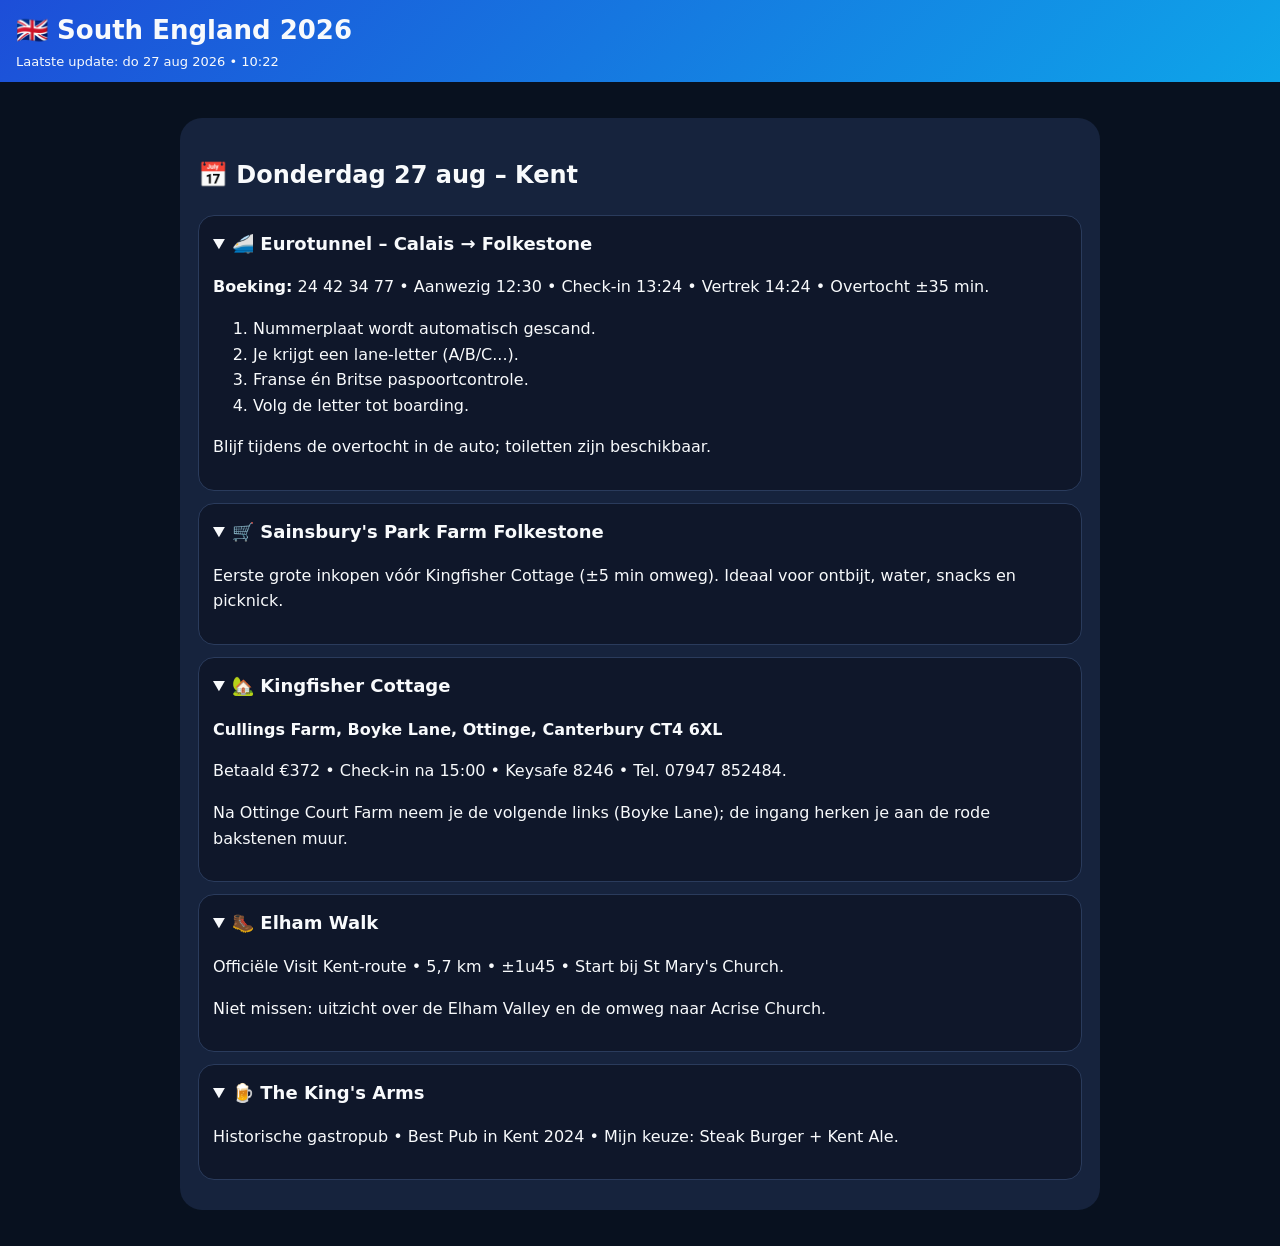
==== commit de042d92: "Dag 1 Premium+ – Eurotunnel Roadbook" ====
--- a/index.html
+++ b/index.html
@@ -1 +1 @@
-<!doctype html><html lang='nl'><head><meta charset='utf-8'><meta name='viewport' content='width=device-width,initial-scale=1'><title>South England 2026</title><link rel='stylesheet' href='assets/style.css'></head><body><header style='padding:12px 18px'><h2 style='margin:0'>🇬🇧 South England 2026</h2><div style='font-size:14px'>Laatste update: do 27 aug 2026 • 09:58</div></header><main><section class='day'><h2>📅 Donderdag 27 aug – Kent</h2><div class='item'><details open><summary>🚄 Eurotunnel – Calais → Folkestone</summary><table><tr><td>Boeking</td><td>24 42 34 77</td></tr><tr><td>Aanwezig</td><td>12:30</td></tr><tr><td>Check-in</td><td>13:24</td></tr><tr><td>Vertrek</td><td>14:24</td></tr></table><ol><li>Nummerplaat wordt automatisch gescand.</li><li>Je krijgt een lane-letter (A/B/C...).</li><li>Franse én Britse paspoortcontrole.</li><li>Volg de letter tot boarding.</li></ol></details></div><div class='item'><details open><summary>🛒 Sainsbury's Folkestone</summary><p>Eerste grote inkopen vóór Kingfisher Cottage (±5 min omweg).</p></details></div><div class='item'><details open><summary>🏡 Kingfisher Cottage</summary><p>Cullings Farm, Boyke Lane, Ottinge CT4 6XL.</p><p>Check-in na 15:00 • Keysafe 8246 • Tel. 07947 852484.</p></details></div><div class='item'><details open><summary>🥾 Elham Walk</summary><p>Officiële Visit Kent-route • 5,7 km • ±1u45.</p></details></div><div class='item'><details open><summary>🍺 The King's Arms</summary><p>Historische gastropub • Best Pub in Kent 2024.</p></details></div></section></main></body></html>+<!doctype html><html lang='nl'><head><meta charset='utf-8'><meta name='viewport' content='width=device-width,initial-scale=1'><title>South England 2026</title><link rel='stylesheet' href='assets/style.css'></head><body><header style='padding:10px 16px'><h2 style='margin:0;font-size:26px'>🇬🇧 South England 2026</h2><div style='font-size:13px'>Laatste update: do 27 aug 2026 • 10:22</div></header><main><section class='day'><h2>📅 Donderdag 27 aug – Kent</h2><div class='item'><details open><summary>🚄 Eurotunnel – Calais → Folkestone</summary><p><b>Boeking:</b> 24 42 34 77 • Aanwezig 12:30 • Check-in 13:24 • Vertrek 14:24 • Overtocht ±35 min.</p><ol><li>Nummerplaat wordt automatisch gescand.</li><li>Je krijgt een lane-letter (A/B/C...).</li><li>Franse én Britse paspoortcontrole.</li><li>Volg de letter tot boarding.</li></ol><p>Blijf tijdens de overtocht in de auto; toiletten zijn beschikbaar.</p></details></div><div class='item'><details open><summary>🛒 Sainsbury's Park Farm Folkestone</summary><p>Eerste grote inkopen vóór Kingfisher Cottage (±5 min omweg). Ideaal voor ontbijt, water, snacks en picknick.</p></details></div><div class='item'><details open><summary>🏡 Kingfisher Cottage</summary><p><b>Cullings Farm, Boyke Lane, Ottinge, Canterbury CT4 6XL</b></p><p>Betaald €372 • Check-in na 15:00 • Keysafe 8246 • Tel. 07947 852484.</p><p>Na Ottinge Court Farm neem je de volgende links (Boyke Lane); de ingang herken je aan de rode bakstenen muur.</p></details></div><div class='item'><details open><summary>🥾 Elham Walk</summary><p>Officiële Visit Kent-route • 5,7 km • ±1u45 • Start bij St Mary's Church.</p><p>Niet missen: uitzicht over de Elham Valley en de omweg naar Acrise Church.</p></details></div><div class='item'><details open><summary>🍺 The King's Arms</summary><p>Historische gastropub • Best Pub in Kent 2024 • Mijn keuze: Steak Burger + Kent Ale.</p></details></div></section></main></body></html>
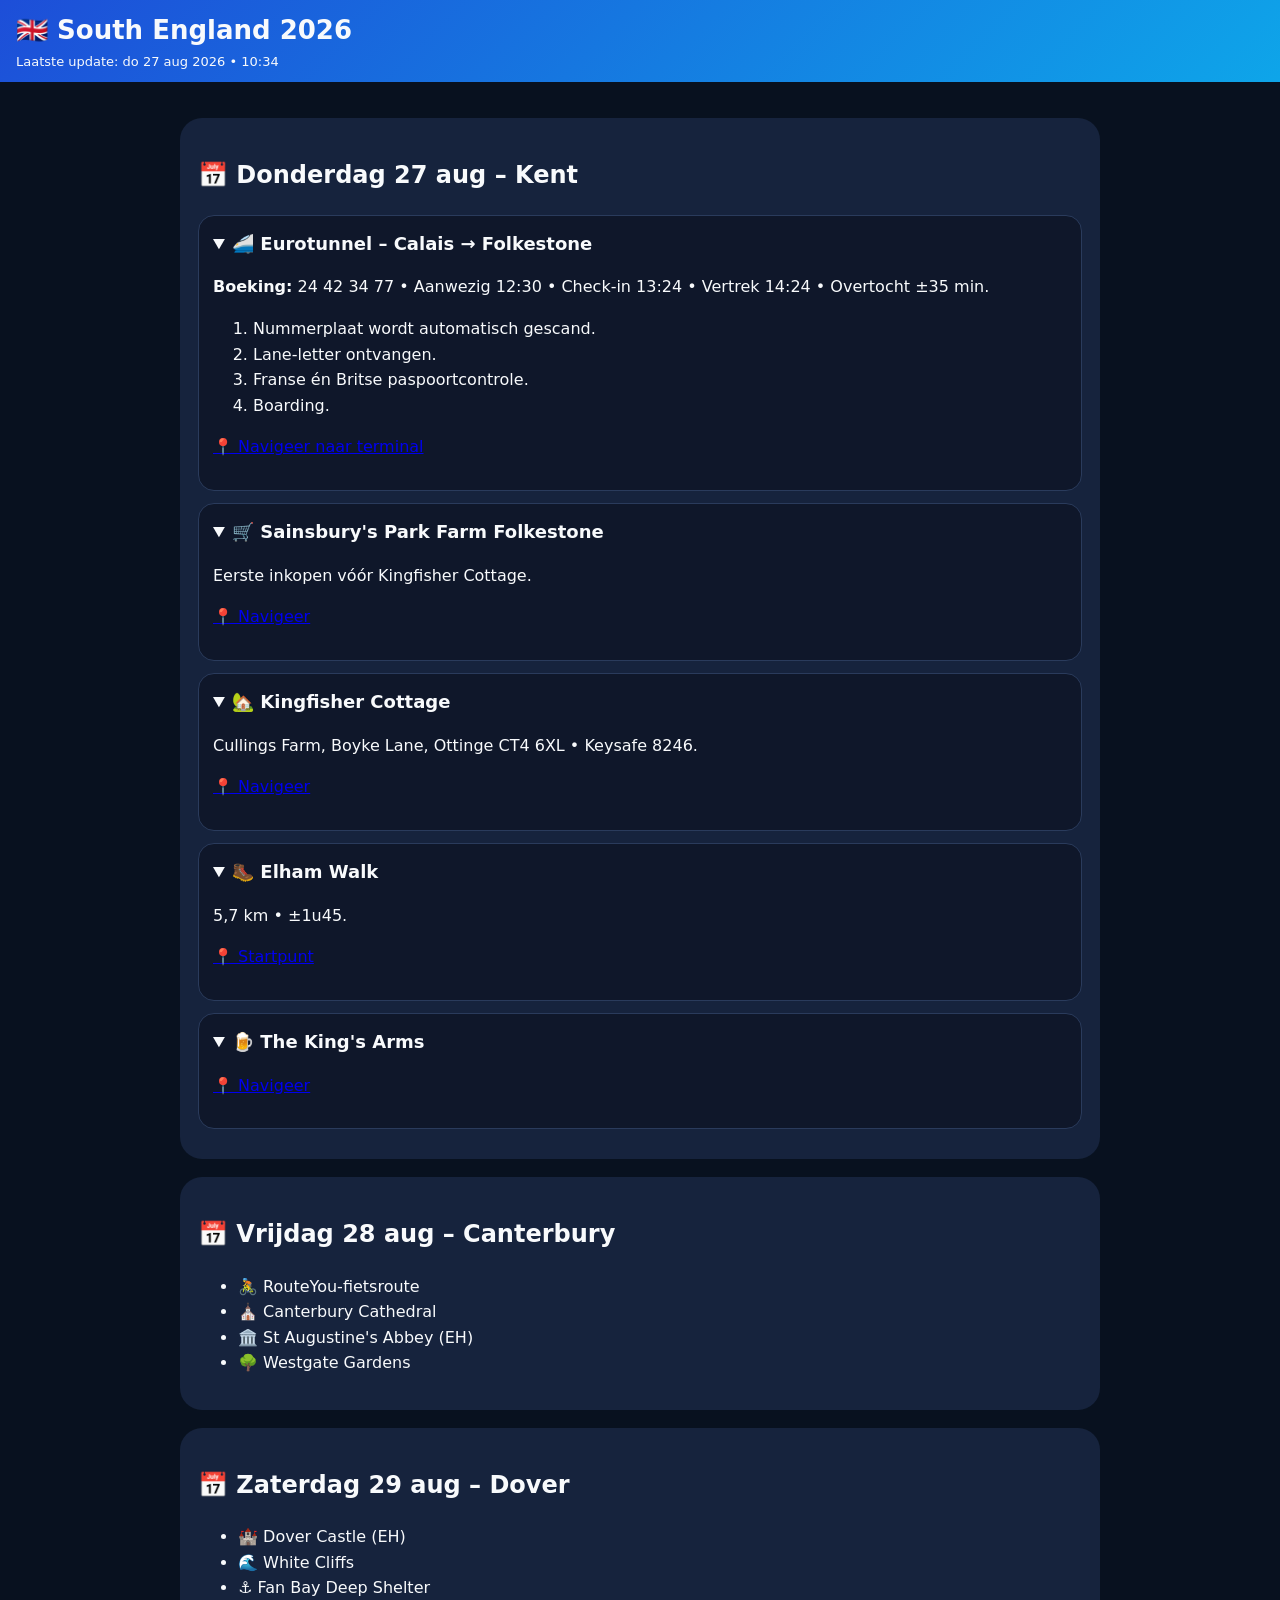
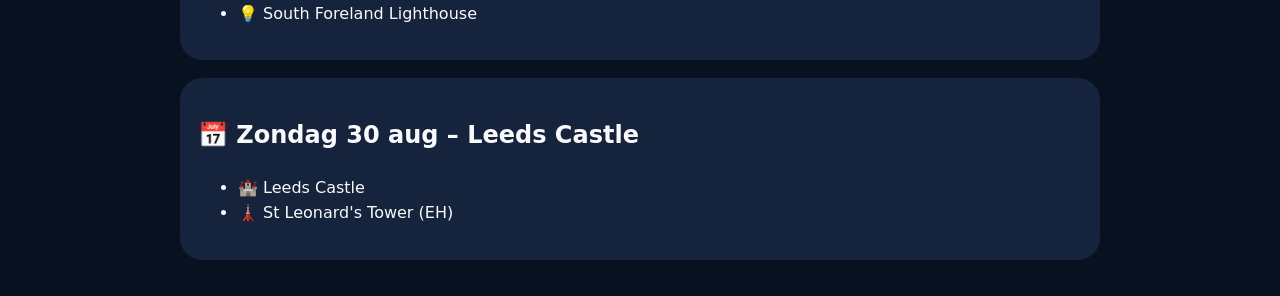
==== commit d76f9b97: "Kent chronologie hersteld + Google Maps" ====
--- a/index.html
+++ b/index.html
@@ -1 +1 @@
-<!doctype html><html lang='nl'><head><meta charset='utf-8'><meta name='viewport' content='width=device-width,initial-scale=1'><title>South England 2026</title><link rel='stylesheet' href='assets/style.css'></head><body><header style='padding:10px 16px'><h2 style='margin:0;font-size:26px'>🇬🇧 South England 2026</h2><div style='font-size:13px'>Laatste update: do 27 aug 2026 • 10:22</div></header><main><section class='day'><h2>📅 Donderdag 27 aug – Kent</h2><div class='item'><details open><summary>🚄 Eurotunnel – Calais → Folkestone</summary><p><b>Boeking:</b> 24 42 34 77 • Aanwezig 12:30 • Check-in 13:24 • Vertrek 14:24 • Overtocht ±35 min.</p><ol><li>Nummerplaat wordt automatisch gescand.</li><li>Je krijgt een lane-letter (A/B/C...).</li><li>Franse én Britse paspoortcontrole.</li><li>Volg de letter tot boarding.</li></ol><p>Blijf tijdens de overtocht in de auto; toiletten zijn beschikbaar.</p></details></div><div class='item'><details open><summary>🛒 Sainsbury's Park Farm Folkestone</summary><p>Eerste grote inkopen vóór Kingfisher Cottage (±5 min omweg). Ideaal voor ontbijt, water, snacks en picknick.</p></details></div><div class='item'><details open><summary>🏡 Kingfisher Cottage</summary><p><b>Cullings Farm, Boyke Lane, Ottinge, Canterbury CT4 6XL</b></p><p>Betaald €372 • Check-in na 15:00 • Keysafe 8246 • Tel. 07947 852484.</p><p>Na Ottinge Court Farm neem je de volgende links (Boyke Lane); de ingang herken je aan de rode bakstenen muur.</p></details></div><div class='item'><details open><summary>🥾 Elham Walk</summary><p>Officiële Visit Kent-route • 5,7 km • ±1u45 • Start bij St Mary's Church.</p><p>Niet missen: uitzicht over de Elham Valley en de omweg naar Acrise Church.</p></details></div><div class='item'><details open><summary>🍺 The King's Arms</summary><p>Historische gastropub • Best Pub in Kent 2024 • Mijn keuze: Steak Burger + Kent Ale.</p></details></div></section></main></body></html>+<!doctype html><html lang='nl'><head><meta charset='utf-8'><meta name='viewport' content='width=device-width,initial-scale=1'><title>South England 2026</title><link rel='stylesheet' href='assets/style.css'></head><body><header style='padding:10px 16px'><h2 style='margin:0;font-size:26px'>🇬🇧 South England 2026</h2><div style='font-size:13px'>Laatste update: do 27 aug 2026 • 10:34</div></header><main><section class='day'><h2>📅 Donderdag 27 aug – Kent</h2><div class='item'><details open><summary>🚄 Eurotunnel – Calais → Folkestone</summary><p><b>Boeking:</b> 24 42 34 77 • Aanwezig 12:30 • Check-in 13:24 • Vertrek 14:24 • Overtocht ±35 min.</p><ol><li>Nummerplaat wordt automatisch gescand.</li><li>Lane-letter ontvangen.</li><li>Franse én Britse paspoortcontrole.</li><li>Boarding.</li></ol><p><a href='https://maps.google.com/?q=LeShuttle+Coquelles'>📍 Navigeer naar terminal</a></p></details></div><div class='item'><details open><summary>🛒 Sainsbury's Park Farm Folkestone</summary><p>Eerste inkopen vóór Kingfisher Cottage.</p><p><a href='https://maps.google.com/?q=Sainsbury%27s+Park+Farm+Folkestone'>📍 Navigeer</a></p></details></div><div class='item'><details open><summary>🏡 Kingfisher Cottage</summary><p>Cullings Farm, Boyke Lane, Ottinge CT4 6XL • Keysafe 8246.</p><p><a href='https://maps.google.com/?q=Cullings+Farm+Boyke+Lane+Ottinge+CT4+6XL'>📍 Navigeer</a></p></details></div><div class='item'><details open><summary>🥾 Elham Walk</summary><p>5,7 km • ±1u45.</p><p><a href='https://maps.google.com/?q=St+Mary%27s+Church+Elham+Kent'>📍 Startpunt</a></p></details></div><div class='item'><details open><summary>🍺 The King's Arms</summary><p><a href='https://maps.google.com/?q=The+King%27s+Arms+Elham'>📍 Navigeer</a></p></details></div></section><section class='day'><h2>📅 Vrijdag 28 aug – Canterbury</h2><ul><li>🚴 RouteYou-fietsroute</li><li>⛪ Canterbury Cathedral</li><li>🏛️ St Augustine's Abbey (EH)</li><li>🌳 Westgate Gardens</li></ul></section><section class='day'><h2>📅 Zaterdag 29 aug – Dover</h2><ul><li>🏰 Dover Castle (EH)</li><li>🌊 White Cliffs</li><li>⚓ Fan Bay Deep Shelter</li><li>💡 South Foreland Lighthouse</li></ul></section><section class='day'><h2>📅 Zondag 30 aug – Leeds Castle</h2><ul><li>🏰 Leeds Castle</li><li>🗼 St Leonard's Tower (EH)</li></ul></section></main></body></html>
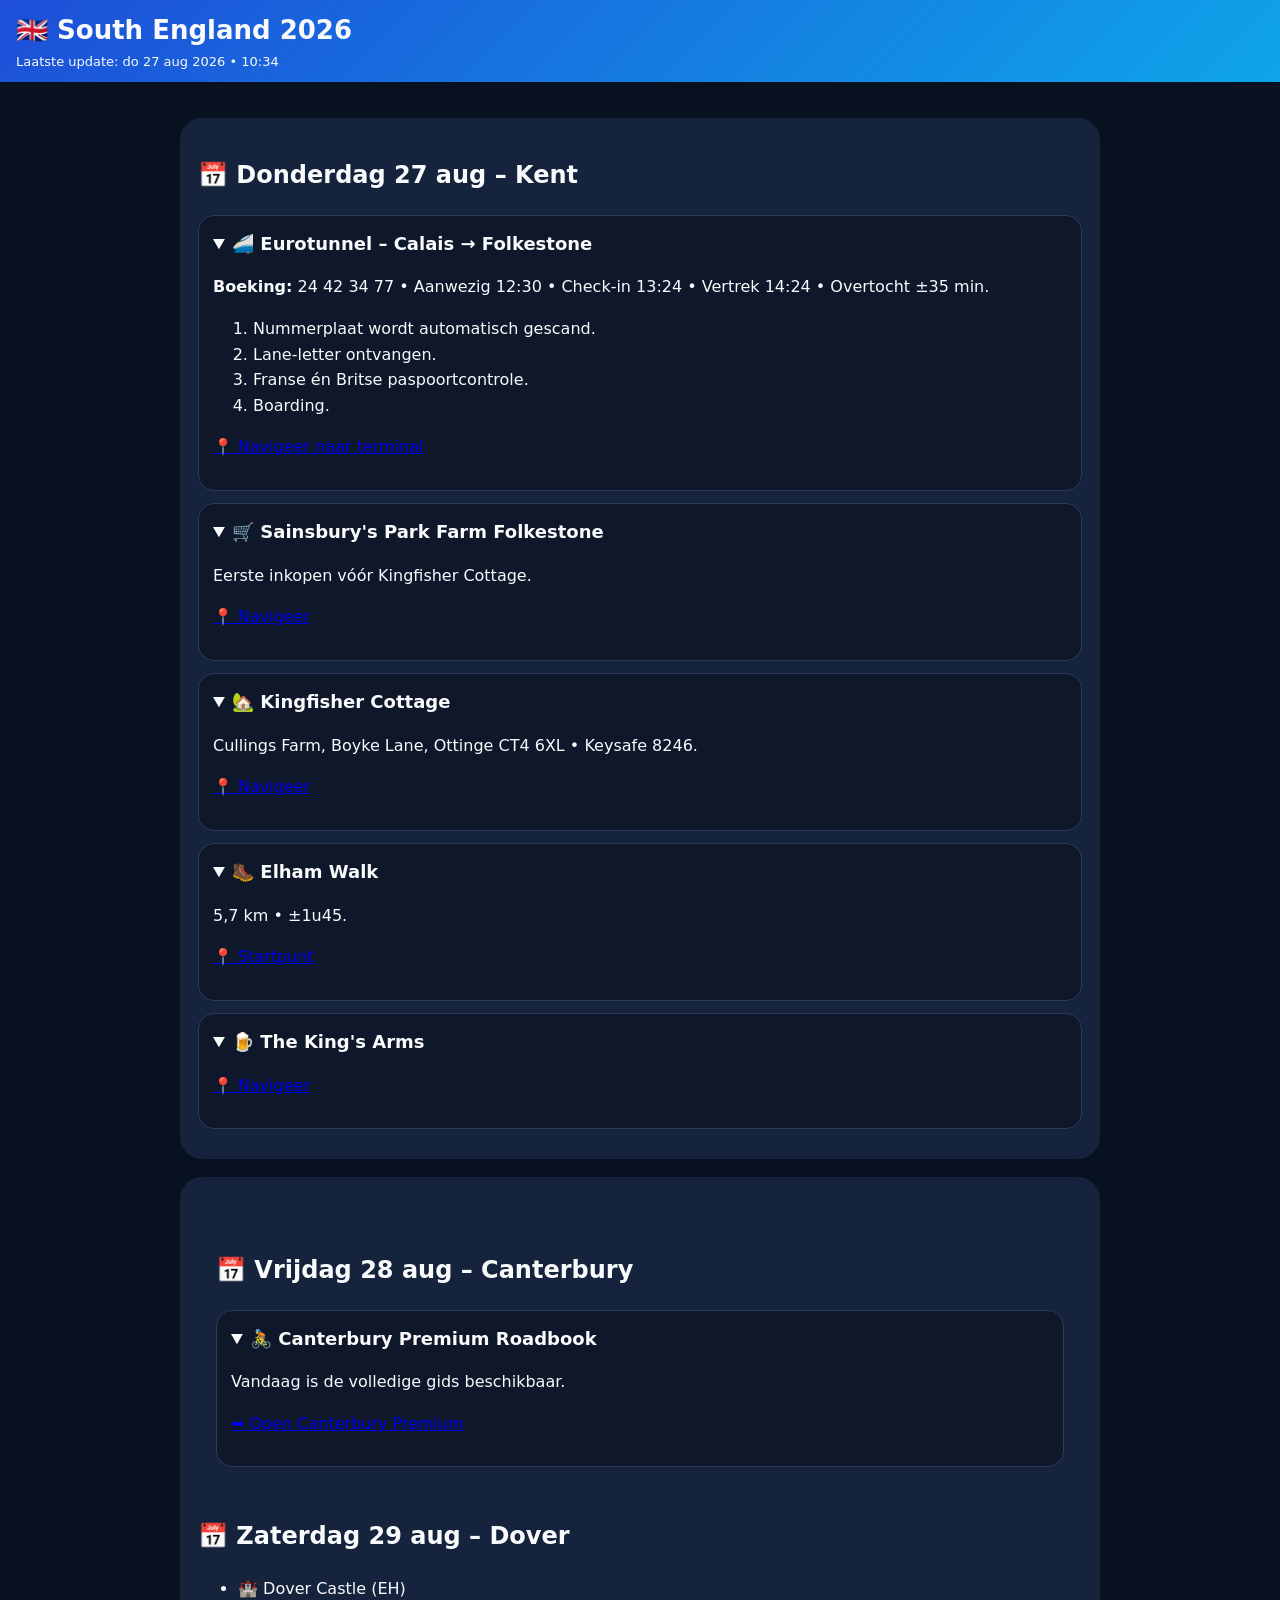
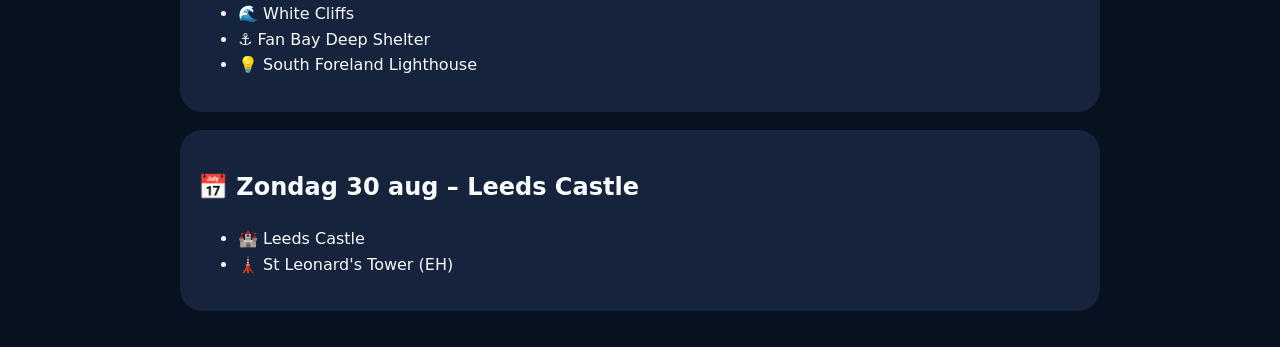
==== commit 5d83ab73: "Update itinerary for South England trip Added details for Canterbury Premium Roadbook and updated se" ====
--- a/index.html
+++ b/index.html
@@ -1 +1,12 @@
-<!doctype html><html lang='nl'><head><meta charset='utf-8'><meta name='viewport' content='width=device-width,initial-scale=1'><title>South England 2026</title><link rel='stylesheet' href='assets/style.css'></head><body><header style='padding:10px 16px'><h2 style='margin:0;font-size:26px'>🇬🇧 South England 2026</h2><div style='font-size:13px'>Laatste update: do 27 aug 2026 • 10:34</div></header><main><section class='day'><h2>📅 Donderdag 27 aug – Kent</h2><div class='item'><details open><summary>🚄 Eurotunnel – Calais → Folkestone</summary><p><b>Boeking:</b> 24 42 34 77 • Aanwezig 12:30 • Check-in 13:24 • Vertrek 14:24 • Overtocht ±35 min.</p><ol><li>Nummerplaat wordt automatisch gescand.</li><li>Lane-letter ontvangen.</li><li>Franse én Britse paspoortcontrole.</li><li>Boarding.</li></ol><p><a href='https://maps.google.com/?q=LeShuttle+Coquelles'>📍 Navigeer naar terminal</a></p></details></div><div class='item'><details open><summary>🛒 Sainsbury's Park Farm Folkestone</summary><p>Eerste inkopen vóór Kingfisher Cottage.</p><p><a href='https://maps.google.com/?q=Sainsbury%27s+Park+Farm+Folkestone'>📍 Navigeer</a></p></details></div><div class='item'><details open><summary>🏡 Kingfisher Cottage</summary><p>Cullings Farm, Boyke Lane, Ottinge CT4 6XL • Keysafe 8246.</p><p><a href='https://maps.google.com/?q=Cullings+Farm+Boyke+Lane+Ottinge+CT4+6XL'>📍 Navigeer</a></p></details></div><div class='item'><details open><summary>🥾 Elham Walk</summary><p>5,7 km • ±1u45.</p><p><a href='https://maps.google.com/?q=St+Mary%27s+Church+Elham+Kent'>📍 Startpunt</a></p></details></div><div class='item'><details open><summary>🍺 The King's Arms</summary><p><a href='https://maps.google.com/?q=The+King%27s+Arms+Elham'>📍 Navigeer</a></p></details></div></section><section class='day'><h2>📅 Vrijdag 28 aug – Canterbury</h2><ul><li>🚴 RouteYou-fietsroute</li><li>⛪ Canterbury Cathedral</li><li>🏛️ St Augustine's Abbey (EH)</li><li>🌳 Westgate Gardens</li></ul></section><section class='day'><h2>📅 Zaterdag 29 aug – Dover</h2><ul><li>🏰 Dover Castle (EH)</li><li>🌊 White Cliffs</li><li>⚓ Fan Bay Deep Shelter</li><li>💡 South Foreland Lighthouse</li></ul></section><section class='day'><h2>📅 Zondag 30 aug – Leeds Castle</h2><ul><li>🏰 Leeds Castle</li><li>🗼 St Leonard's Tower (EH)</li></ul></section></main></body></html>+<!doctype html><html lang='nl'><head><meta charset='utf-8'><meta name='viewport' content='width=device-width,initial-scale=1'><title>South England 2026</title><link rel='stylesheet' href='assets/style.css'></head><body><header style='padding:10px 16px'><h2 style='margin:0;font-size:26px'>🇬🇧 South England 2026</h2><div style='font-size:13px'>Laatste update: do 27 aug 2026 • 10:34</div></header><main><section class='day'><h2>📅 Donderdag 27 aug – Kent</h2><div class='item'><details open><summary>🚄 Eurotunnel – Calais → Folkestone</summary><p><b>Boeking:</b> 24 42 34 77 • Aanwezig 12:30 • Check-in 13:24 • Vertrek 14:24 • Overtocht ±35 min.</p><ol><li>Nummerplaat wordt automatisch gescand.</li><li>Lane-letter ontvangen.</li><li>Franse én Britse paspoortcontrole.</li><li>Boarding.</li></ol><p><a href='https://maps.google.com/?q=LeShuttle+Coquelles'>📍 Navigeer naar terminal</a></p></details></div><div class='item'><details open><summary>🛒 Sainsbury's Park Farm Folkestone</summary><p>Eerste inkopen vóór Kingfisher Cottage.</p><p><a href='https://maps.google.com/?q=Sainsbury%27s+Park+Farm+Folkestone'>📍 Navigeer</a></p></details></div><div class='item'><details open><summary>🏡 Kingfisher Cottage</summary><p>Cullings Farm, Boyke Lane, Ottinge CT4 6XL • Keysafe 8246.</p><p><a href='https://maps.google.com/?q=Cullings+Farm+Boyke+Lane+Ottinge+CT4+6XL'>📍 Navigeer</a></p></details></div><div class='item'><details open><summary>🥾 Elham Walk</summary><p>5,7 km • ±1u45.</p><p><a href='https://maps.google.com/?q=St+Mary%27s+Church+Elham+Kent'>📍 Startpunt</a></p></details></div><div class='item'><details open><summary>🍺 The King's Arms</summary><p><a href='https://maps.google.com/?q=The+King%27s+Arms+Elham'>📍 Navigeer</a></p></details></div></section><section class='day'><section class='day'>
+<h2>📅 Vrijdag 28 aug – Canterbury</h2>
+
+<div class='item'>
+<details open>
+<summary>🚴 Canterbury Premium Roadbook</summary>
+<p>Vandaag is de volledige gids beschikbaar.</p>
+<p><a href='days/28-canterbury.html'>➡️ Open Canterbury Premium</a></p>
+</details>
+</div>
+
+</section><h2>📅 Zaterdag 29 aug – Dover</h2><ul><li>🏰 Dover Castle (EH)</li><li>🌊 White Cliffs</li><li>⚓ Fan Bay Deep Shelter</li><li>💡 South Foreland Lighthouse</li></ul></section><section class='day'><h2>📅 Zondag 30 aug – Leeds Castle</h2><ul><li>🏰 Leeds Castle</li><li>🗼 St Leonard's Tower (EH)</li></ul></section></main></body></html>
